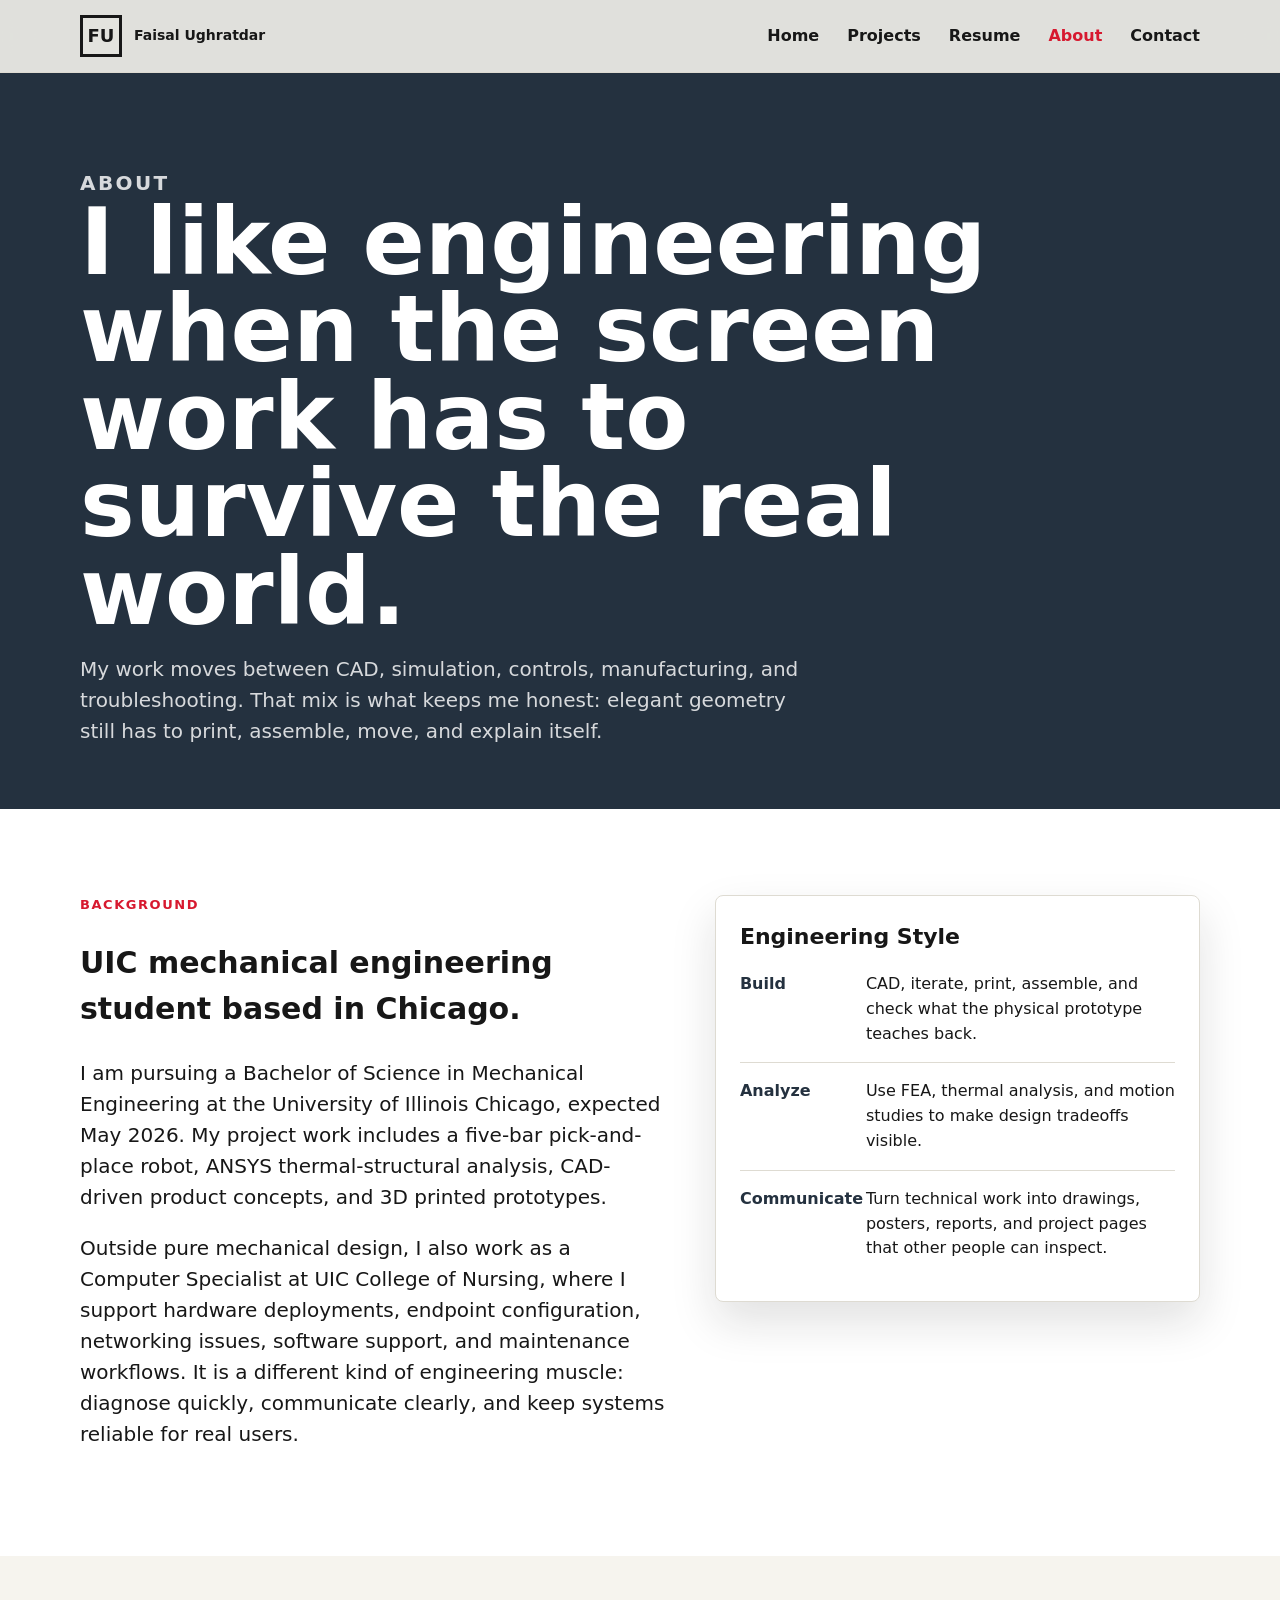
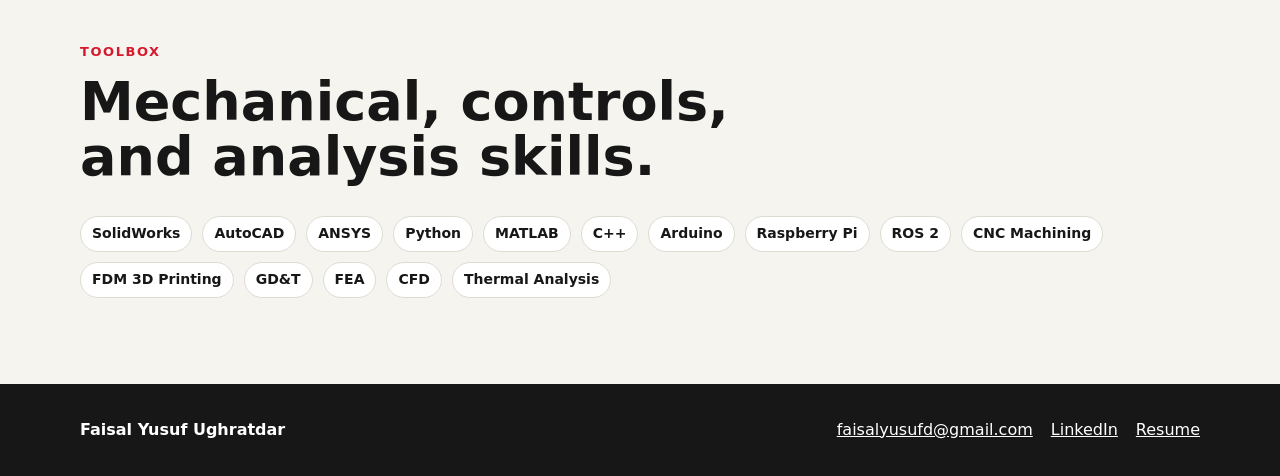
==== about.html @ 419439cc "Create engineering portfolio site" ====
<!doctype html>
<html lang="en">
  <head>
    <meta charset="utf-8">
    <meta name="viewport" content="width=device-width, initial-scale=1">
    <meta name="description" content="About Faisal Yusuf Ughratdar.">
    <title>About | Faisal Yusuf Ughratdar</title>
    <link rel="stylesheet" href="assets/css/styles.css">
  </head>
  <body>
    <header class="site-header site-header--light">
      <div class="shell nav-shell">
        <a class="brand" href="index.html" aria-label="Faisal Yusuf Ughratdar home">
          <span class="brand-mark">FU</span>
          <span>Faisal Ughratdar</span>
        </a>
        <button class="nav-toggle" type="button" aria-expanded="false" aria-label="Open navigation" data-nav-toggle>+</button>
        <nav class="nav-links" data-nav>
          <a href="index.html">Home</a>
          <a href="projects.html">Projects</a>
          <a href="resume.html">Resume</a>
          <a href="about.html" aria-current="page">About</a>
          <a href="contact.html">Contact</a>
        </nav>
      </div>
    </header>

    <main>
      <section class="page-hero">
        <div class="shell">
          <p class="eyebrow">About</p>
          <h1>I like engineering when the screen work has to survive the real world.</h1>
          <p>
            My work moves between CAD, simulation, controls, manufacturing, and troubleshooting. That mix is what keeps
            me honest: elegant geometry still has to print, assemble, move, and explain itself.
          </p>
        </div>
      </section>

      <section class="section section--white">
        <div class="shell intro-grid">
          <div class="intro-copy">
            <p class="eyebrow">Background</p>
            <h2>UIC mechanical engineering student based in Chicago.</h2>
            <p>
              I am pursuing a Bachelor of Science in Mechanical Engineering at the University of Illinois Chicago,
              expected May 2026. My project work includes a five-bar pick-and-place robot, ANSYS thermal-structural
              analysis, CAD-driven product concepts, and 3D printed prototypes.
            </p>
            <p>
              Outside pure mechanical design, I also work as a Computer Specialist at UIC College of Nursing, where I
              support hardware deployments, endpoint configuration, networking issues, software support, and maintenance
              workflows. It is a different kind of engineering muscle: diagnose quickly, communicate clearly, and keep
              systems reliable for real users.
            </p>
          </div>
          <aside class="signal-board">
            <h2>Engineering Style</h2>
            <div class="signal-row">
              <strong>Build</strong>
              <span>CAD, iterate, print, assemble, and check what the physical prototype teaches back.</span>
            </div>
            <div class="signal-row">
              <strong>Analyze</strong>
              <span>Use FEA, thermal analysis, and motion studies to make design tradeoffs visible.</span>
            </div>
            <div class="signal-row">
              <strong>Communicate</strong>
              <span>Turn technical work into drawings, posters, reports, and project pages that other people can inspect.</span>
            </div>
          </aside>
        </div>
      </section>

      <section class="section">
        <div class="shell">
          <div class="section-heading">
            <div>
              <p class="eyebrow">Toolbox</p>
              <h2>Mechanical, controls, and analysis skills.</h2>
            </div>
          </div>
          <div class="skills-cloud" data-skills></div>
        </div>
      </section>
    </main>

    <footer class="site-footer">
      <div class="shell footer-shell">
        <strong data-profile-name>Faisal Yusuf Ughratdar</strong>
        <div class="footer-links">
          <a href="mailto:faisalyusufd@gmail.com" data-profile-email>Email</a>
          <a href="https://linkedin.com/in/mechengineerfaisal" data-profile-linkedin target="_blank" rel="noreferrer">LinkedIn</a>
          <a href="assets/media/resume/faisal-ughratdar-resume.pdf" data-profile-resume>Resume</a>
        </div>
      </div>
    </footer>

    <script src="assets/js/data.js"></script>
    <script src="assets/js/site.js"></script>
  </body>
</html>
---- assets/css/styles.css ----
:root {
  --ink: #171717;
  --muted: #676767;
  --line: #dedbd2;
  --paper: #f6f4ee;
  --white: #ffffff;
  --steel: #24313f;
  --red: #d7192f;
  --blue: #005bbb;
  --gold: #d8a13b;
  --shadow: 0 20px 45px rgba(23, 23, 23, 0.13);
}

* {
  box-sizing: border-box;
}

html {
  scroll-behavior: smooth;
}

body {
  margin: 0;
  color: var(--ink);
  background: var(--paper);
  font-family: Inter, ui-sans-serif, system-ui, -apple-system, BlinkMacSystemFont, "Segoe UI", sans-serif;
  line-height: 1.55;
}

img,
iframe,
embed {
  display: block;
  max-width: 100%;
}

a {
  color: inherit;
}

.shell {
  width: min(1120px, calc(100% - 40px));
  margin: 0 auto;
}

.site-header {
  position: fixed;
  top: 0;
  z-index: 10;
  width: 100%;
  border-bottom: 1px solid rgba(255, 255, 255, 0.16);
  background: rgba(17, 17, 17, 0.7);
  backdrop-filter: blur(16px);
  color: var(--white);
}

.site-header--light {
  background: rgba(246, 244, 238, 0.9);
  color: var(--ink);
  border-color: var(--line);
}

.nav-shell {
  display: flex;
  align-items: center;
  justify-content: space-between;
  min-height: 72px;
}

.brand {
  display: inline-flex;
  align-items: center;
  gap: 12px;
  text-decoration: none;
  font-weight: 800;
}

.brand-mark {
  display: grid;
  width: 42px;
  height: 42px;
  place-items: center;
  border: 3px solid currentColor;
  background: rgba(255, 255, 255, 0.08);
  font-size: 18px;
  letter-spacing: 0;
}

.brand span:last-child {
  max-width: 180px;
  font-size: 14px;
  line-height: 1.1;
}

.nav-toggle {
  display: none;
  width: 42px;
  height: 42px;
  border: 1px solid currentColor;
  border-radius: 8px;
  background: transparent;
  color: inherit;
  font-size: 24px;
}

.nav-links {
  display: flex;
  align-items: center;
  gap: 28px;
}

.nav-links a {
  text-decoration: none;
  font-weight: 700;
}

.nav-links a:hover,
.nav-links a[aria-current="page"] {
  color: var(--red);
}

.hero {
  min-height: 92vh;
  display: grid;
  align-items: end;
  position: relative;
  overflow: hidden;
  color: var(--white);
  background: var(--ink);
}

.hero img {
  position: absolute;
  inset: 0;
  width: 100%;
  height: 100%;
  object-fit: cover;
}

.hero::after,
.project-hero__overlay {
  content: "";
  position: absolute;
  inset: 0;
  background:
    linear-gradient(90deg, rgba(0, 0, 0, 0.76), rgba(0, 0, 0, 0.28) 55%, rgba(0, 0, 0, 0.56)),
    linear-gradient(0deg, rgba(0, 0, 0, 0.62), rgba(0, 0, 0, 0.04) 45%);
}

.hero-content {
  position: relative;
  z-index: 1;
  padding: 150px 0 74px;
}

.eyebrow {
  margin: 0 0 12px;
  color: var(--red);
  font-size: 13px;
  font-weight: 900;
  letter-spacing: 0.12em;
  text-transform: uppercase;
}

.hero h1,
.page-hero h1,
.project-hero h1 {
  max-width: 920px;
  margin: 0;
  font-size: clamp(44px, 8vw, 92px);
  line-height: 0.95;
  letter-spacing: 0;
}

.hero p {
  max-width: 680px;
  margin: 24px 0 0;
  font-size: clamp(18px, 2vw, 24px);
}

.hero-actions,
.button-row {
  display: flex;
  flex-wrap: wrap;
  gap: 12px;
  margin-top: 28px;
}

.button {
  display: inline-flex;
  min-height: 44px;
  align-items: center;
  justify-content: center;
  border: 2px solid var(--ink);
  border-radius: 8px;
  padding: 10px 16px;
  background: var(--white);
  color: var(--ink);
  font-weight: 900;
  text-decoration: none;
}

.button--dark {
  border-color: var(--ink);
  background: var(--ink);
  color: var(--white);
}

.button--ghost {
  border-color: rgba(255, 255, 255, 0.72);
  background: transparent;
  color: var(--white);
}

.section {
  padding: 86px 0;
}

.section--white {
  background: var(--white);
}

.section-heading {
  display: flex;
  align-items: end;
  justify-content: space-between;
  gap: 24px;
  margin-bottom: 32px;
}

.section-heading h2,
.story-copy h2 {
  max-width: 780px;
  margin: 0;
  font-size: clamp(32px, 5vw, 54px);
  line-height: 1.02;
}

.intro-grid {
  display: grid;
  grid-template-columns: minmax(0, 1.1fr) minmax(280px, 0.9fr);
  gap: 42px;
  align-items: start;
}

.intro-copy {
  font-size: 20px;
}

.signal-board,
.project-panel {
  border: 1px solid var(--line);
  border-radius: 8px;
  padding: 24px;
  background: var(--white);
  box-shadow: var(--shadow);
}

.signal-board h2,
.project-panel h2 {
  margin: 0 0 18px;
  font-size: 22px;
}

.signal-row {
  display: grid;
  grid-template-columns: 110px 1fr;
  gap: 16px;
  padding: 16px 0;
  border-top: 1px solid var(--line);
}

.signal-row:first-of-type {
  border-top: 0;
  padding-top: 0;
}

.signal-row strong {
  color: var(--steel);
}

.timeline {
  position: relative;
  display: grid;
  gap: 26px;
}

.timeline::before {
  content: "";
  position: absolute;
  left: 18px;
  top: 12px;
  bottom: 12px;
  width: 3px;
  background: var(--line);
}

.timeline-item {
  position: relative;
  display: grid;
  grid-template-columns: 66px 1fr;
  gap: 20px;
}

.timeline-dot {
  display: grid;
  width: 38px;
  height: 38px;
  place-items: center;
  border: 3px solid var(--white);
  border-radius: 999px;
  background: var(--red);
  color: var(--white);
  box-shadow: 0 0 0 1px var(--line);
  font-weight: 900;
}

.timeline-card {
  border: 1px solid var(--line);
  border-radius: 8px;
  padding: 22px;
  background: var(--white);
}

.timeline-card p {
  margin: 6px 0 0;
  color: var(--muted);
}

.project-grid {
  display: grid;
  grid-template-columns: repeat(3, minmax(0, 1fr));
  gap: 18px;
}

.project-card {
  position: relative;
  min-height: 420px;
  overflow: hidden;
  border-radius: 8px;
  background: var(--ink);
  color: var(--white);
  box-shadow: var(--shadow);
  text-decoration: none;
}

.project-card img {
  width: 100%;
  height: 100%;
  min-height: 420px;
  object-fit: cover;
  transition: transform 260ms ease, opacity 260ms ease;
  opacity: 0.78;
}

.project-card:hover img {
  transform: scale(1.04);
  opacity: 0.58;
}

.project-card__category {
  position: absolute;
  left: 16px;
  top: 16px;
  border-radius: 999px;
  padding: 6px 10px;
  background: var(--white);
  color: var(--ink);
  font-size: 12px;
  font-weight: 900;
}

.project-card__body {
  position: absolute;
  inset: auto 0 0;
  padding: 24px;
  background: linear-gradient(0deg, rgba(0, 0, 0, 0.86), rgba(0, 0, 0, 0));
}

.project-card__body p {
  margin: 0 0 8px;
  color: #f1c85b;
  font-weight: 900;
}

.project-card__body h3 {
  margin: 0;
  font-size: 28px;
  line-height: 1;
}

.project-card__body span {
  display: block;
  margin-top: 10px;
}

.filter-bar {
  display: flex;
  flex-wrap: wrap;
  gap: 10px;
  margin-bottom: 28px;
}

.filter-pill {
  min-height: 38px;
  border: 1px solid var(--line);
  border-radius: 999px;
  padding: 8px 14px;
  background: var(--white);
  color: var(--ink);
  font-weight: 900;
  cursor: pointer;
}

.filter-pill.is-active {
  border-color: var(--red);
  background: var(--red);
  color: var(--white);
}

.page-hero {
  padding: 150px 0 62px;
  background: var(--steel);
  color: var(--white);
}

.page-hero p {
  max-width: 740px;
  margin: 18px 0 0;
  color: rgba(255, 255, 255, 0.82);
  font-size: 20px;
}

.resume-frame {
  width: 100%;
  height: min(78vh, 860px);
  border: 1px solid var(--line);
  border-radius: 8px;
  background: var(--white);
}

.contact-grid,
.project-story {
  display: grid;
  grid-template-columns: minmax(0, 1.25fr) minmax(300px, 0.75fr);
  gap: 32px;
  align-items: start;
}

.contact-card {
  border: 1px solid var(--line);
  border-radius: 8px;
  padding: 24px;
  background: var(--white);
}

.contact-card h2 {
  margin-top: 0;
}

.tag-list {
  display: flex;
  flex-wrap: wrap;
  gap: 10px;
}

.tag-list span,
[data-skills] span {
  display: inline-flex;
  align-items: center;
  min-height: 34px;
  border: 1px solid var(--line);
  border-radius: 999px;
  padding: 6px 11px;
  background: var(--white);
  font-size: 14px;
  font-weight: 800;
}

.skills-cloud {
  display: flex;
  flex-wrap: wrap;
  gap: 10px;
}

.project-hero {
  position: relative;
  min-height: 64vh;
  display: grid;
  align-items: end;
  overflow: hidden;
  color: var(--white);
  background: var(--ink);
}

.project-hero img {
  position: absolute;
  inset: 0;
  width: 100%;
  height: 100%;
  object-fit: cover;
}

.project-hero__content {
  position: relative;
  z-index: 1;
  padding: 140px 0 58px;
}

.project-hero__content p {
  margin: 0 0 12px;
  color: #f1c85b;
  font-weight: 900;
}

.project-hero__content span {
  display: block;
  margin-top: 14px;
  font-size: 22px;
}

.back-link {
  display: inline-flex;
  margin-bottom: 22px;
  color: var(--white);
  font-weight: 900;
  text-decoration: none;
}

.story-columns {
  display: grid;
  grid-template-columns: repeat(3, minmax(0, 1fr));
  gap: 18px;
  margin-top: 34px;
}

.story-columns article {
  border-top: 4px solid var(--red);
  padding-top: 14px;
}

.story-columns h3 {
  margin: 0 0 8px;
}

.story-columns p {
  margin: 0;
  color: var(--muted);
}

.stat-stack {
  display: grid;
  gap: 12px;
  margin: 22px 0;
}

.stat-stack div {
  border-top: 1px solid var(--line);
  padding-top: 12px;
}

.stat-stack strong {
  display: block;
  color: var(--red);
  font-size: 28px;
  line-height: 1;
}

.stat-stack span {
  color: var(--muted);
}

.media-grid {
  display: grid;
  grid-template-columns: repeat(3, minmax(0, 1fr));
  gap: 14px;
}

.media-tile {
  width: 100%;
  aspect-ratio: 4 / 3;
  overflow: hidden;
  border: 0;
  border-radius: 8px;
  padding: 0;
  background: var(--ink);
  cursor: zoom-in;
}

.media-tile img {
  width: 100%;
  height: 100%;
  object-fit: cover;
  transition: transform 220ms ease;
}

.media-tile:hover img {
  transform: scale(1.04);
}

.video-frame {
  aspect-ratio: 16 / 9;
  overflow: hidden;
  border-radius: 8px;
  background: var(--ink);
}

.video-frame iframe {
  width: 100%;
  height: 100%;
  border: 0;
}

.lightbox {
  width: min(1100px, 92vw);
  border: 0;
  border-radius: 8px;
  padding: 0;
  background: transparent;
}

.lightbox::backdrop {
  background: rgba(0, 0, 0, 0.82);
}

.lightbox button {
  position: fixed;
  top: 18px;
  right: 18px;
  width: 44px;
  height: 44px;
  border: 0;
  border-radius: 8px;
  background: var(--white);
  color: var(--ink);
  font-weight: 900;
}

.lightbox img {
  max-height: 86vh;
  width: 100%;
  object-fit: contain;
}

.site-footer {
  padding: 34px 0;
  background: var(--ink);
  color: var(--white);
}

.footer-shell {
  display: flex;
  justify-content: space-between;
  gap: 24px;
  align-items: center;
}

.footer-links {
  display: flex;
  gap: 18px;
}

@media (max-width: 900px) {
  .nav-toggle {
    display: inline-grid;
    place-items: center;
  }

  .nav-links {
    position: absolute;
    top: 72px;
    left: 0;
    right: 0;
    display: none;
    flex-direction: column;
    align-items: stretch;
    gap: 0;
    padding: 10px 20px 20px;
    background: inherit;
  }

  .nav-links.is-open {
    display: flex;
  }

  .nav-links a {
    padding: 12px 0;
  }

  .intro-grid,
  .contact-grid,
  .project-story,
  .story-columns {
    grid-template-columns: 1fr;
  }

  .project-grid,
  .media-grid {
    grid-template-columns: repeat(2, minmax(0, 1fr));
  }
}

@media (max-width: 620px) {
  .shell {
    width: min(100% - 28px, 1120px);
  }

  .hero {
    min-height: 780px;
  }

  .hero-content {
    padding-top: 118px;
  }

  .section {
    padding: 58px 0;
  }

  .section-heading,
  .footer-shell {
    display: block;
  }

  .project-grid,
  .media-grid {
    grid-template-columns: 1fr;
  }

  .project-card,
  .project-card img {
    min-height: 360px;
  }

  .signal-row {
    grid-template-columns: 1fr;
  }
}
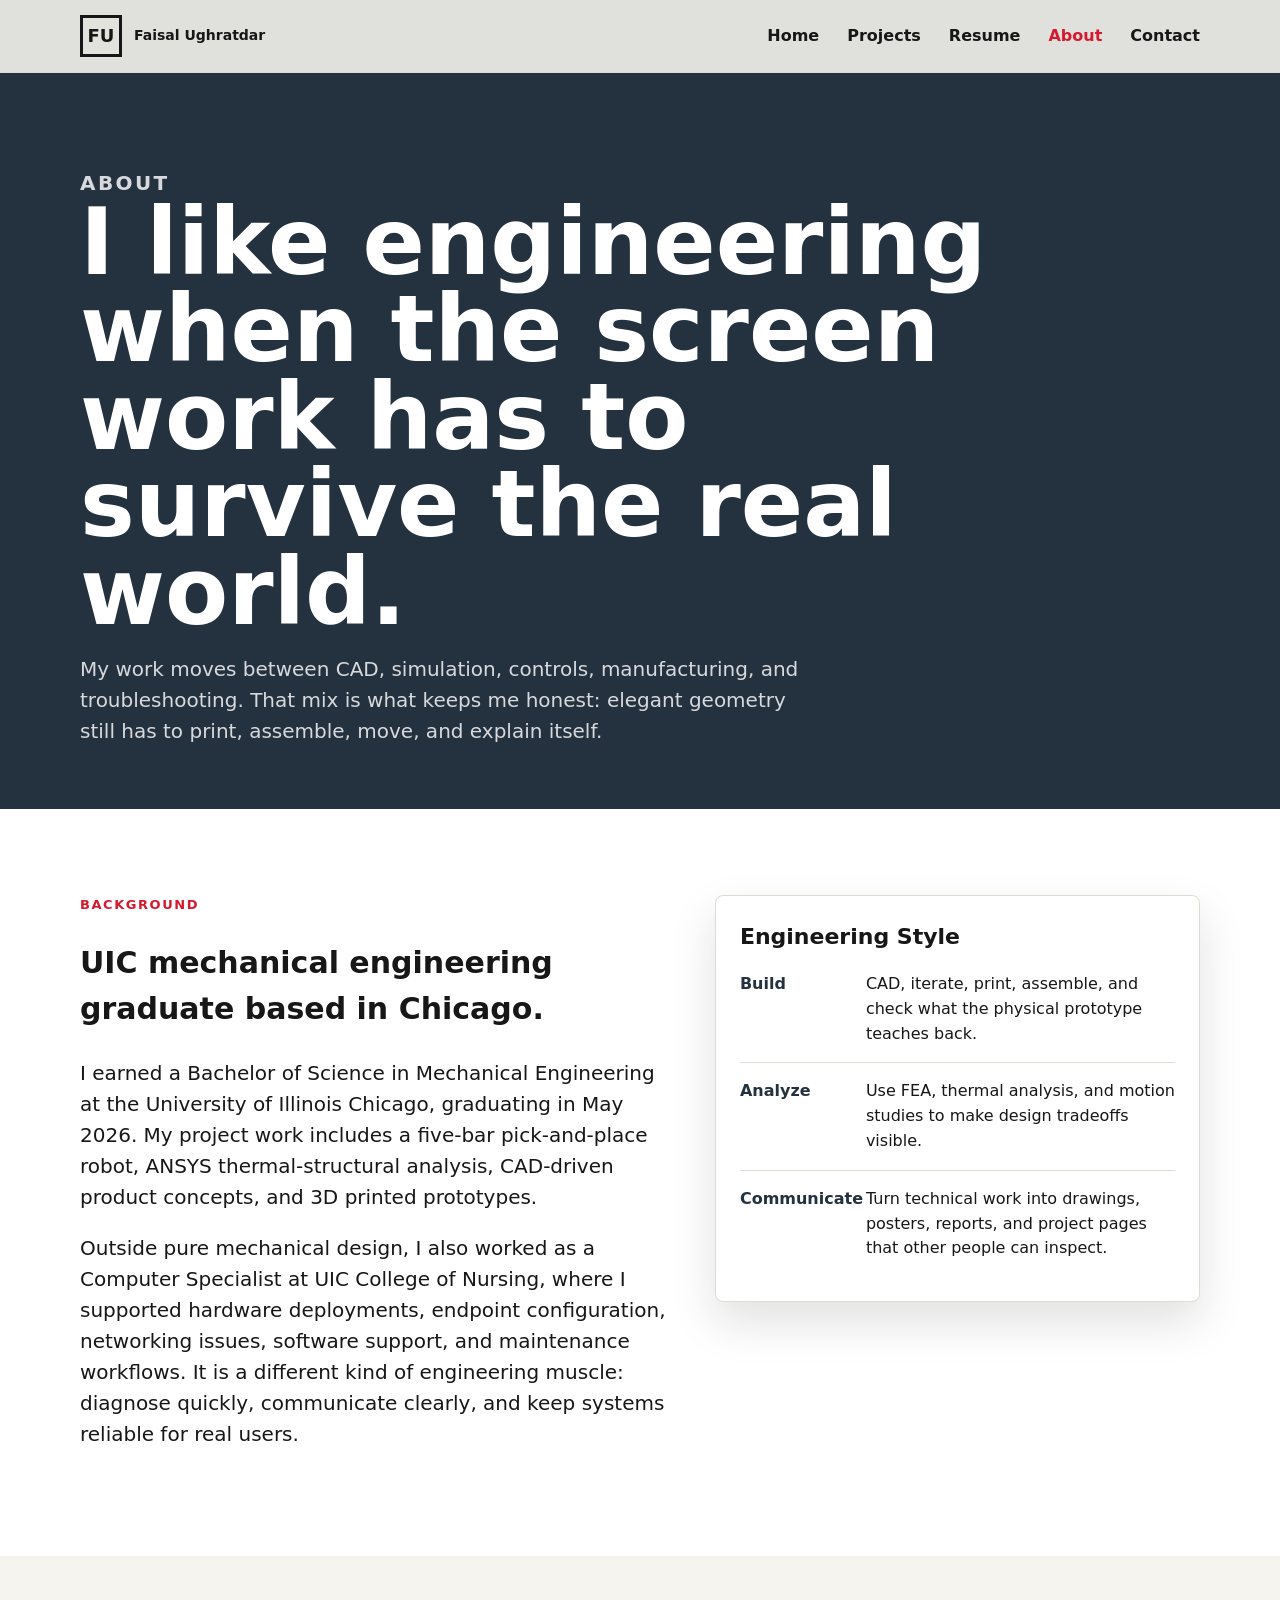
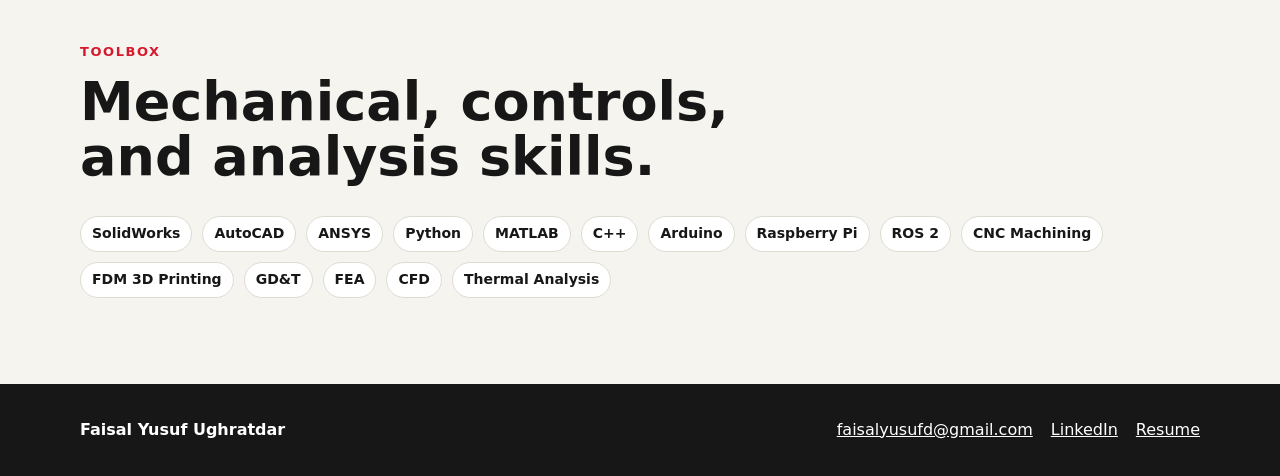
==== commit 6c69efcc: "Update portfolio after graduation" ====
--- a/about.html
+++ b/about.html
@@ -41,15 +41,15 @@
         <div class="shell intro-grid">
           <div class="intro-copy">
             <p class="eyebrow">Background</p>
-            <h2>UIC mechanical engineering student based in Chicago.</h2>
+            <h2>UIC mechanical engineering graduate based in Chicago.</h2>
             <p>
-              I am pursuing a Bachelor of Science in Mechanical Engineering at the University of Illinois Chicago,
-              expected May 2026. My project work includes a five-bar pick-and-place robot, ANSYS thermal-structural
+              I earned a Bachelor of Science in Mechanical Engineering at the University of Illinois Chicago,
+              graduating in May 2026. My project work includes a five-bar pick-and-place robot, ANSYS thermal-structural
               analysis, CAD-driven product concepts, and 3D printed prototypes.
             </p>
             <p>
-              Outside pure mechanical design, I also work as a Computer Specialist at UIC College of Nursing, where I
-              support hardware deployments, endpoint configuration, networking issues, software support, and maintenance
+              Outside pure mechanical design, I also worked as a Computer Specialist at UIC College of Nursing, where I
+              supported hardware deployments, endpoint configuration, networking issues, software support, and maintenance
               workflows. It is a different kind of engineering muscle: diagnose quickly, communicate clearly, and keep
               systems reliable for real users.
             </p>
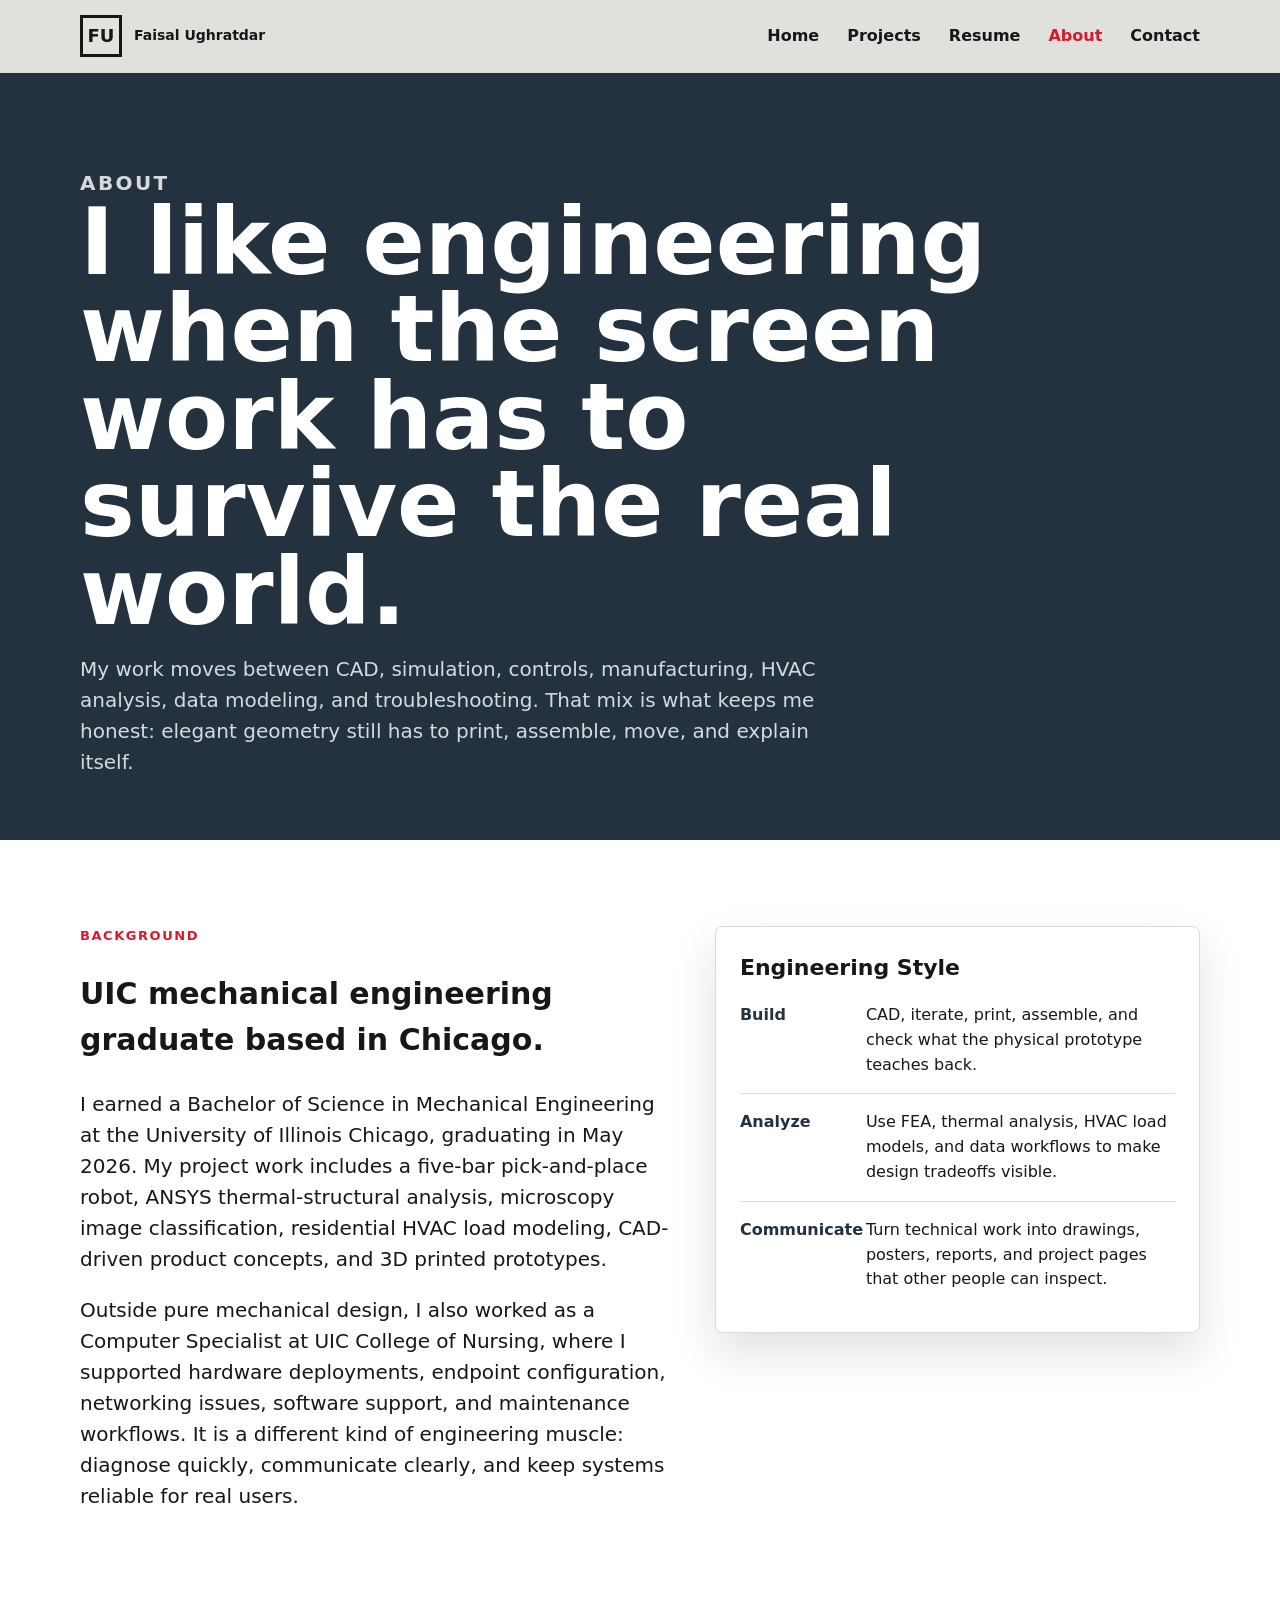
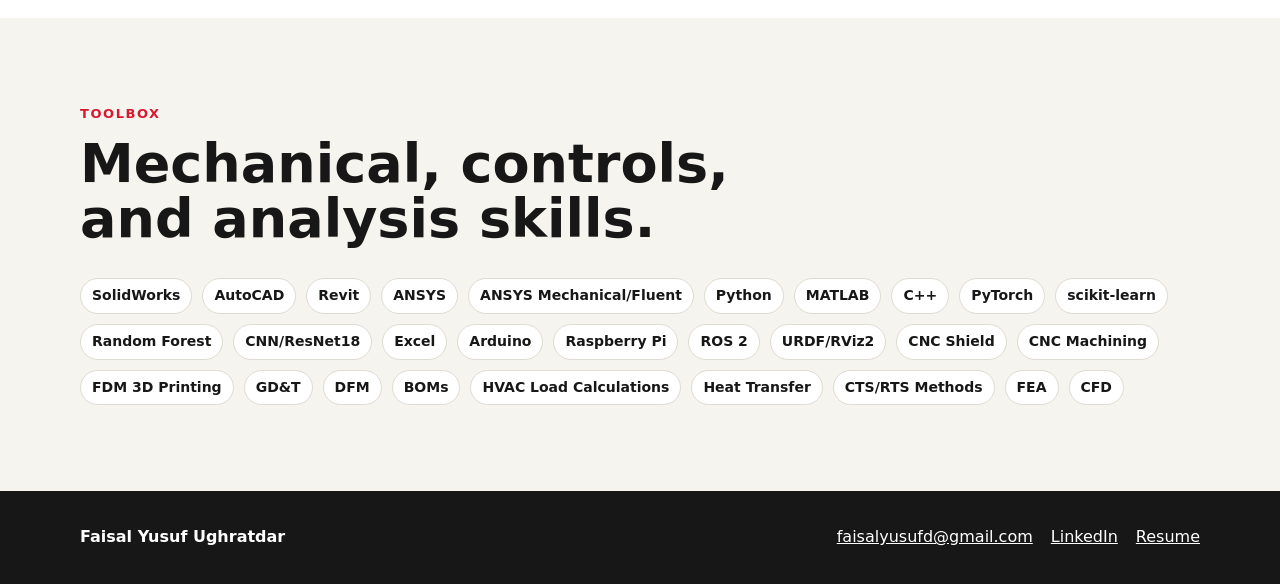
==== commit 0fff22f2: "Update resume-driven portfolio projects" ====
--- a/about.html
+++ b/about.html
@@ -31,7 +31,7 @@
           <p class="eyebrow">About</p>
           <h1>I like engineering when the screen work has to survive the real world.</h1>
           <p>
-            My work moves between CAD, simulation, controls, manufacturing, and troubleshooting. That mix is what keeps
+            My work moves between CAD, simulation, controls, manufacturing, HVAC analysis, data modeling, and troubleshooting. That mix is what keeps
             me honest: elegant geometry still has to print, assemble, move, and explain itself.
           </p>
         </div>
@@ -45,7 +45,8 @@
             <p>
               I earned a Bachelor of Science in Mechanical Engineering at the University of Illinois Chicago,
               graduating in May 2026. My project work includes a five-bar pick-and-place robot, ANSYS thermal-structural
-              analysis, CAD-driven product concepts, and 3D printed prototypes.
+              analysis, microscopy image classification, residential HVAC load modeling, CAD-driven product concepts,
+              and 3D printed prototypes.
             </p>
             <p>
               Outside pure mechanical design, I also worked as a Computer Specialist at UIC College of Nursing, where I
@@ -62,7 +63,7 @@
             </div>
             <div class="signal-row">
               <strong>Analyze</strong>
-              <span>Use FEA, thermal analysis, and motion studies to make design tradeoffs visible.</span>
+              <span>Use FEA, thermal analysis, HVAC load models, and data workflows to make design tradeoffs visible.</span>
             </div>
             <div class="signal-row">
               <strong>Communicate</strong>
--- a/assets/css/styles.css
+++ b/assets/css/styles.css
@@ -358,6 +358,18 @@
   opacity: 0.58;
 }
 
+.project-card--plain {
+  background:
+    linear-gradient(145deg, rgba(36, 49, 63, 0.96), rgba(23, 23, 23, 0.98)),
+    var(--steel);
+}
+
+.project-card--plain .project-card__body {
+  top: auto;
+  padding-top: 92px;
+  background: linear-gradient(0deg, rgba(0, 0, 0, 0.44), rgba(0, 0, 0, 0));
+}
+
 .project-card__category {
   position: absolute;
   left: 16px;
@@ -491,6 +503,12 @@
   overflow: hidden;
   color: var(--white);
   background: var(--ink);
+}
+
+.project-hero--no-media {
+  background:
+    linear-gradient(120deg, rgba(36, 49, 63, 0.96), rgba(23, 23, 23, 0.98)),
+    var(--steel);
 }
 
 .project-hero img {
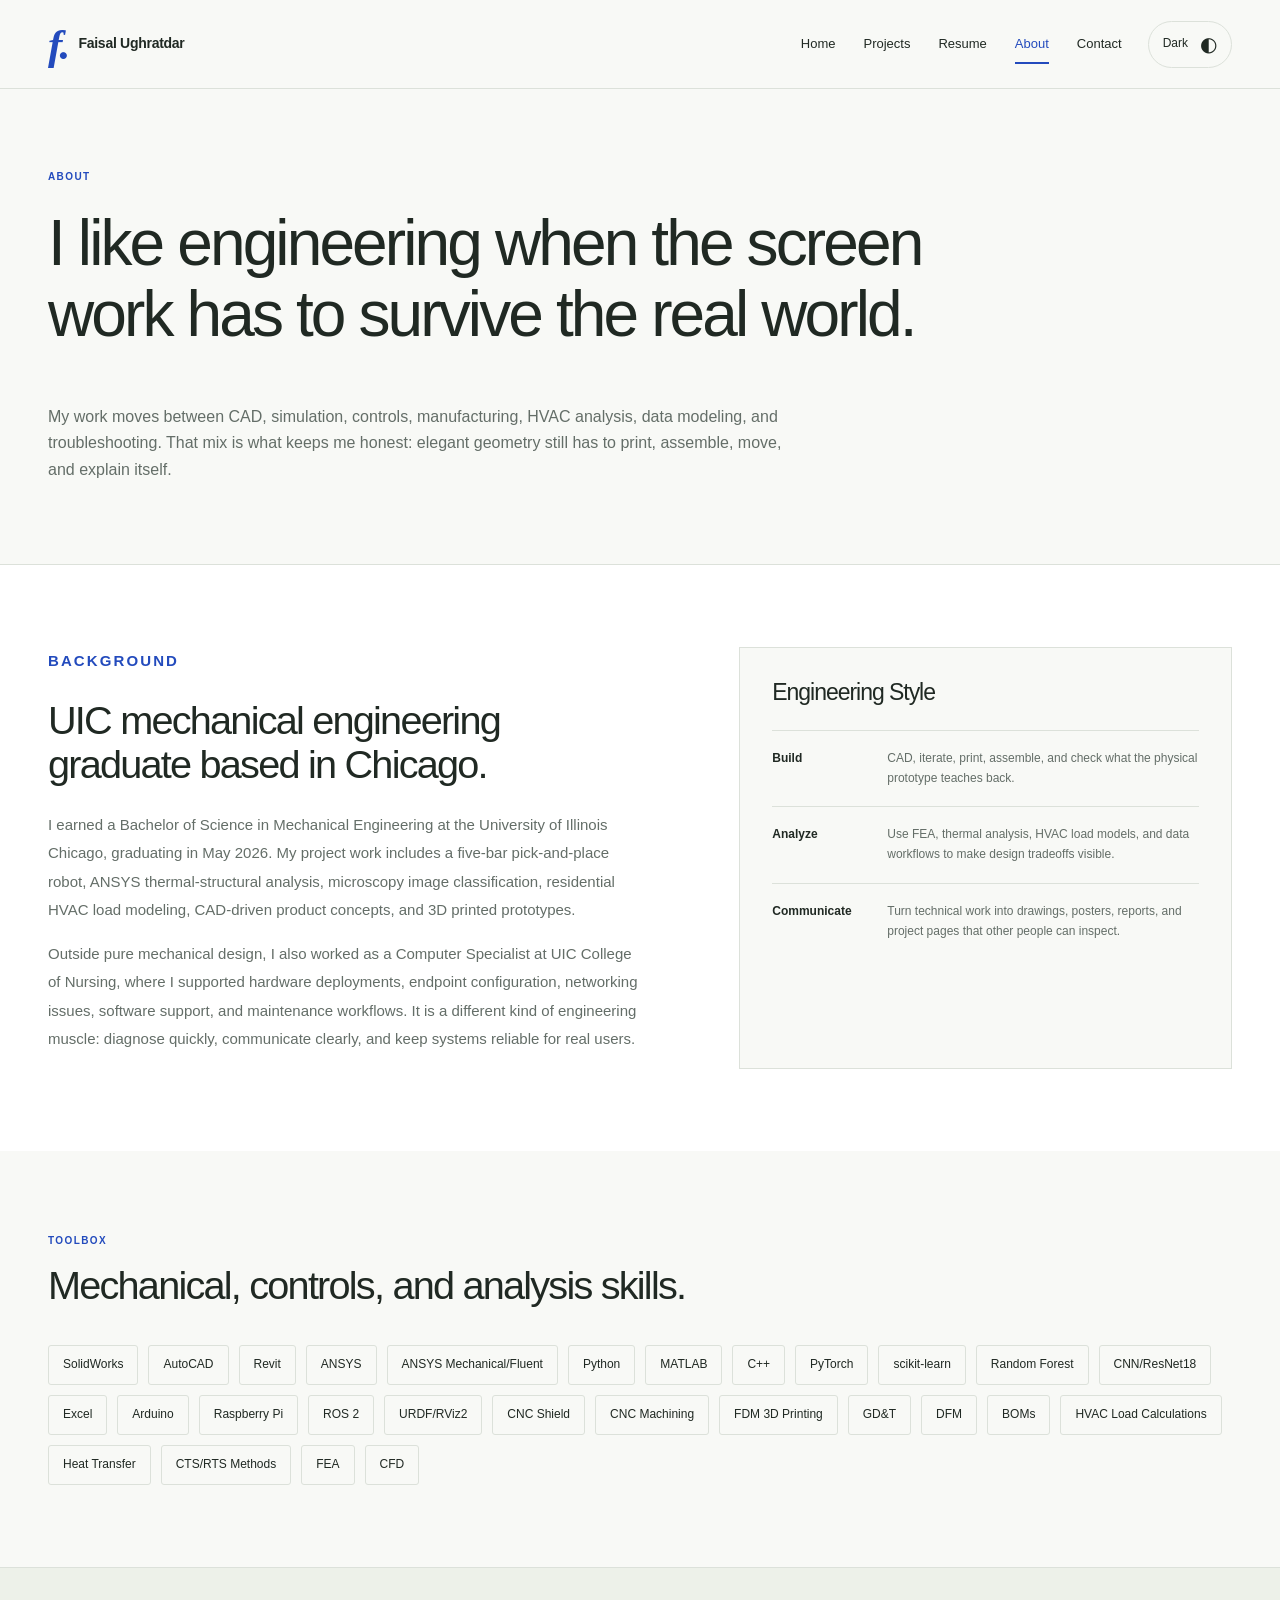
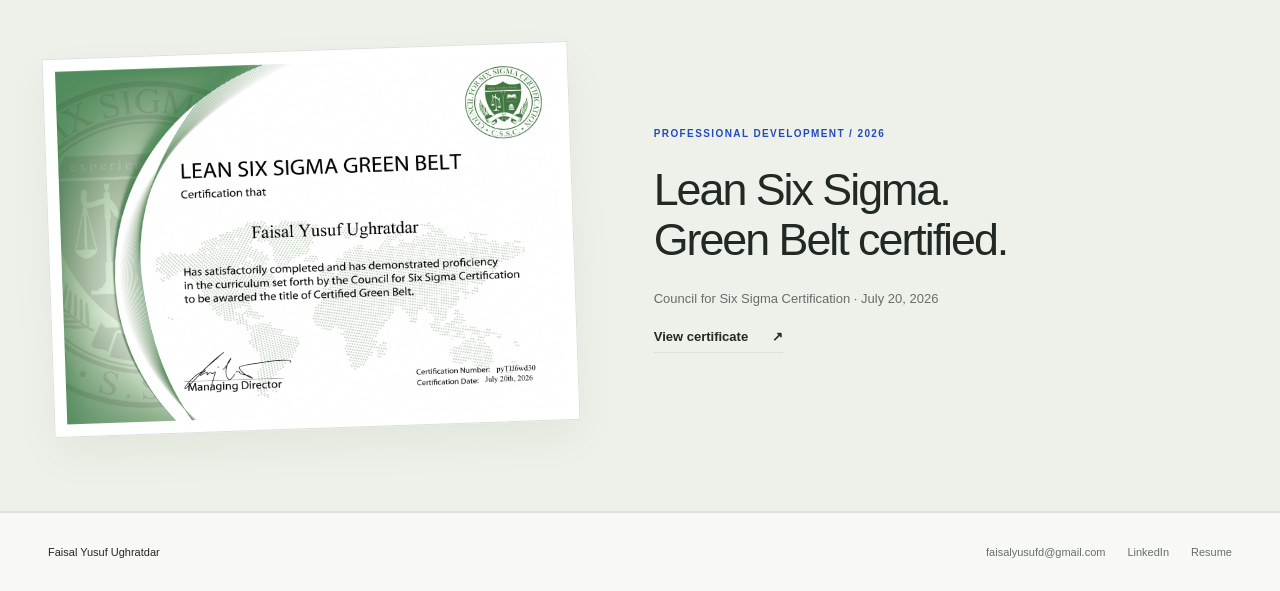
==== commit c0a03a44: "Redesign portfolio for mechanical design and robotics" ====
--- a/about.html
+++ b/about.html
@@ -5,17 +5,22 @@
     <meta name="viewport" content="width=device-width, initial-scale=1">
     <meta name="description" content="About Faisal Yusuf Ughratdar.">
     <title>About | Faisal Yusuf Ughratdar</title>
+    <script src="assets/js/theme.js"></script>
+    <meta name="color-scheme" content="light dark">
+    <link rel="icon" href="assets/favicon.svg" type="image/svg+xml">
     <link rel="stylesheet" href="assets/css/styles.css">
   </head>
   <body>
+    <a class="skip-link" href="#main">Skip to content</a>
     <header class="site-header site-header--light">
       <div class="shell nav-shell">
         <a class="brand" href="index.html" aria-label="Faisal Yusuf Ughratdar home">
-          <span class="brand-mark">FU</span>
+          <span class="brand-mark">f<span class="brand-dot">.</span></span>
           <span>Faisal Ughratdar</span>
         </a>
-        <button class="nav-toggle" type="button" aria-expanded="false" aria-label="Open navigation" data-nav-toggle>+</button>
-        <nav class="nav-links" data-nav>
+        <button class="theme-toggle" type="button" data-theme-toggle aria-label="Switch to dark mode" aria-pressed="false">Dark <span aria-hidden="true">◐</span></button>
+        <button class="nav-toggle" type="button" aria-expanded="false" aria-label="Open navigation" data-nav-toggle>Menu</button>
+        <nav class="nav-links" aria-label="Main navigation" data-nav>
           <a href="index.html">Home</a>
           <a href="projects.html">Projects</a>
           <a href="resume.html">Resume</a>
@@ -25,7 +30,7 @@
       </div>
     </header>
 
-    <main>
+    <main id="main">
       <section class="page-hero">
         <div class="shell">
           <p class="eyebrow">About</p>
@@ -84,6 +89,7 @@
           <div class="skills-cloud" data-skills></div>
         </div>
       </section>
+<section class="section certification-section"><div class="shell certification"><a class="certificate-image" href="assets/media/certifications/lean-six-sigma-green-belt.pdf" target="_blank" rel="noreferrer" aria-label="Open Lean Six Sigma Green Belt certificate PDF"><img src="assets/media/certifications/lean-six-sigma-green-belt.png" alt="Lean Six Sigma Green Belt certificate awarded to Faisal Yusuf Ughratdar" width="1400" height="990" loading="lazy"></a><div><p class="eyebrow">Professional development / 2026</p><h2>Lean Six Sigma.<br>Green Belt certified.</h2><p>Council for Six Sigma Certification · July 20, 2026</p><a class="text-link" href="assets/media/certifications/lean-six-sigma-green-belt.pdf" target="_blank" rel="noreferrer">View certificate <span aria-hidden="true">↗</span></a></div></div></section>
     </main>
 
     <footer class="site-footer">
--- a/assets/css/styles.css
+++ b/assets/css/styles.css
@@ -1,756 +1,781 @@
 :root {
-  --ink: #171717;
-  --muted: #676767;
-  --line: #dedbd2;
-  --paper: #f6f4ee;
-  --white: #ffffff;
-  --steel: #24313f;
-  --red: #d7192f;
-  --blue: #005bbb;
-  --gold: #d8a13b;
-  --shadow: 0 20px 45px rgba(23, 23, 23, 0.13);
+  --paper:#f8f9f6;
+  --white:#fff;
+  --ink:#202923;
+  --muted:#646e68;
+  --line:#dce1da;
+  --blue:#234bbd;
+  --tint:#edf1e9;
+  --green:#39714d;
+  --shadow:0 18px 45px #18271a0c;
+  color-scheme:light}
+
+:root[data-theme=dark] {
+  --paper:#141a18;
+  --white:#1b2320;
+  --ink:#e8ede7;
+  --muted:#a3afa7;
+  --line:#35433b;
+  --blue:#a7bcff;
+  --tint:#232f28;
+  --green:#a5d4b1;
+  --shadow:0 18px 45px #0002;
+  color-scheme:dark}
+
+* {
+  box-sizing:border-box}
+html {
+  scroll-behavior:smooth;
+  scroll-padding-top:100px}
+body {
+  margin:0;
+  background:var(--paper);
+  color:var(--ink);
+  font-family:Arial,Helvetica,sans-serif;
+  font-size:16px;
+  line-height:1.65}
+a {
+  color:inherit}
+button {
+  font:inherit;
+  cursor:pointer}
+img,iframe,embed {
+  display:block;
+  max-width:100%}
+img {
+  height:auto}
+button,a {
+  -webkit-tap-highlight-color:transparent}
+a:focus-visible,button:focus-visible {
+  outline:3px solid var(--blue);
+  outline-offset:5px}
+::selection {
+  background:#cbd9ff;
+  color:#172c64}
+h1,h2,h3,p {
+  margin-top:0}
+h1,h2,h3 {
+  font-weight:500;
+  line-height:1.12;
+  letter-spacing:-.045em}
+h2 {
+  font-size:clamp(30px,3.1vw,44px);
+  margin-bottom:24px}
+h3 {
+  font-size:24px}
+p {
+  color:var(--muted)}
+.shell {
+  width:min(1240px,calc(100% - 96px));
+  margin-inline:auto}
+.skip-link {
+  position:fixed;
+  left:20px;
+  top:-100px;
+  z-index:100;
+  background:var(--white);
+  padding:12px}
+.skip-link:focus {
+  top:10px}
+.site-header {
+  position:sticky;
+  top:0;
+  z-index:20;
+  background:var(--paper);
+  border-bottom:1px solid var(--line)}
+.nav-shell {
+  min-height:88px;
+  display:flex;
+  align-items:center;
+  gap:26px}
+.brand {
+  display:flex;
+  gap:14px;
+  align-items:center;
+  text-decoration:none;
+  margin-right:auto;
+  font-size:14px;
+  font-weight:600;
+  letter-spacing:-.02em}
+.brand-mark {
+  font-family:Georgia,serif;
+  font-style:italic;
+  font-size:43px;
+  line-height:1;
+  letter-spacing:-.1em;
+  color:var(--blue)}
+.brand-dot {
+  font-style:normal}
+.nav-links {
+  display:flex;
+  gap:28px;
+  align-items:center;
+  order:1}
+.nav-links a {
+  text-decoration:none;
+  font-size:13px;
+  position:relative;
+  padding:12px 0}
+.nav-links a:hover,.nav-links a[aria-current] {
+  color:var(--blue)}
+.nav-links a[aria-current]:after {
+  content:'';
+  position:absolute;
+  bottom:3px;
+  left:0;
+  width:100%;
+  height:2px;
+  background:var(--blue)}
+.theme-toggle {
+  order:2;
+  border:1px solid var(--line);
+  border-radius:30px;
+  background:transparent;
+  color:var(--ink);
+  padding:6px 14px;
+  font-size:12px;
+  display:flex;
+  gap:12px;
+  align-items:center}
+.theme-toggle span {
+  font-size:20px}
+.nav-toggle {
+  display:none;
+  order:3}
+.hero {
+  display:grid;
+  grid-template-columns:1fr 1fr;
+  gap:64px;
+  padding-block:74px 76px;
+  align-items:center}
+.eyebrow {
+  text-transform:uppercase;
+  letter-spacing:.14em;
+  font-size:10px;
+  font-weight:700;
+  color:var(--blue);
+  margin-bottom:22px;
+  display:block}
+.status-dot {
+  width:7px;
+  height:7px;
+  border-radius:50%;
+  display:inline-block;
+  background:var(--green);
+  margin-right:8px}
+.hero-name {
+  font-size:16px;
+  color:var(--ink);
+  margin:30px 0 18px}
+.hero h1 {
+  font-size:clamp(52px,5.5vw,78px);
+  line-height:1.02;
+  letter-spacing:-.065em;
+  margin-bottom:26px}
+.hero h1 em {
+  font-family:Georgia,'Times New Roman',serif;
+  color:var(--blue);
+  font-weight:400;
+  letter-spacing:-.055em}
+.hero-description {
+  max-width:400px;
+  font-size:15px;
+  line-height:1.8}
+.hero-actions,.button-row {
+  display:flex;
+  gap:25px;
+  align-items:center;
+  flex-wrap:wrap;
+  margin-top:30px}
+.button {
+  display:inline-flex;
+  justify-content:center;
+  align-items:center;
+  gap:26px;
+  text-decoration:none;
+  border:1px solid var(--blue);
+  background:var(--blue);
+  color:var(--paper);
+  padding:13px 21px;
+  font-size:13px;
+  font-weight:600;
+  border-radius:3px;
+  transition:transform .2s}
+.button:hover {
+  transform:translateY(-2px)}
+.button--ghost {
+  color:var(--ink);
+  background:transparent;
+  border-color:var(--line)}
+.text-link {
+  text-decoration:none;
+  font-size:13px;
+  font-weight:600;
+  border-bottom:1px solid var(--line);
+  padding-bottom:5px;
+  display:inline-flex;
+  gap:24px;
+  align-items:center}
+.text-link:hover {
+  color:var(--blue)}
+.hero-location {
+  border-top:1px solid var(--line);
+  margin-top:36px;
+  padding-top:18px;
+  color:var(--muted);
+  font-size:10px;
+  letter-spacing:.025em}
+.hero-location span {
+  margin:0 12px;
+  color:var(--blue)}
+.hero-drawing {
+  align-self:stretch;
+  display:flex;
+  flex-direction:column;
+  text-decoration:none;
+  background-color:var(--tint);
+  background-image:linear-gradient(var(--line) 1px,transparent 1px),linear-gradient(90deg,var(--line) 1px,transparent 1px);
+  background-size:32px 32px;
+  border:1px solid var(--line);
+  position:relative;
+  min-width:0}
+.drawing-header {
+  display:flex;
+  justify-content:space-between;
+  gap:12px;
+  padding:20px 22px;
+  font:9px ui-monospace,Consolas,monospace;
+  letter-spacing:.08em;
+  color:var(--muted)}
+.drawing-art {
+  flex:1;
+  display:grid;
+  place-items:center;
+  padding:18px 25px}
+.drawing-art img {
+  width:100%;
+  max-height:420px;
+  object-fit:contain;
+  mix-blend-mode:multiply}
+:root[data-theme=dark] .drawing-art img {
+  mix-blend-mode:normal;
+  border-radius:4px}
+.drawing-caption {
+  display:flex;
+  align-items:center;
+  justify-content:space-between;
+  gap:16px;
+  background:var(--white);
+  padding:24px;
+  border-top:1px solid var(--line)}
+.drawing-caption .eyebrow {
+  font-size:9px;
+  margin-bottom:7px}
+.drawing-caption strong {
+  display:block;
+  font-weight:500;
+  font-size:21px;
+  letter-spacing:-.03em}
+.drawing-caption div>span:last-child {
+  font-size:10px;
+  color:var(--muted)}
+.circle-arrow {
+  display:grid;
+  place-items:center;
+  width:40px;
+  height:40px;
+  border:1px solid var(--line);
+  border-radius:50%;
+  font-size:20px;
+  flex-shrink:0;
+  color:var(--blue)}
+.discipline-strip {
+  border-block:1px solid var(--line)}
+.discipline-strip .shell {
+  display:flex;
+  justify-content:space-between;
+  padding-block:18px;
+  gap:20px;
+  font:10px ui-monospace,Consolas,monospace;
+  text-transform:uppercase;
+  letter-spacing:.08em;
+  color:var(--muted)}
+.section {
+  padding-block:82px}
+.section--white {
+  background:var(--white)}
+.section-heading {
+  display:flex;
+  justify-content:space-between;
+  align-items:end;
+  gap:30px;
+  margin-bottom:38px}
+.section-heading h2 {
+  margin:0;
+  max-width:720px}
+.section-heading .eyebrow {
+  margin-bottom:14px}
+.section-heading>.eyebrow {
+  margin:0}
+.project-grid {
+  display:grid;
+  grid-template-columns:repeat(3,minmax(0,1fr));
+  gap:32px}
+.project-card {
+  text-decoration:none;
+  display:flex;
+  flex-direction:column;
+  min-width:0}
+.project-card__image {
+  background:#eef0eb;
+  position:relative;
+  overflow:hidden;
+  border:1px solid var(--line);
+  aspect-ratio:1.28}
+.project-card img {
+  width:100%;
+  height:100%;
+  object-fit:contain;
+  transition:transform .35s}
+.project-card:hover img {
+  transform:scale(1.035)}
+.card-arrow {
+  position:absolute;
+  right:12px;
+  bottom:12px;
+  width:33px;
+  height:33px;
+  display:grid;
+  place-items:center;
+  background:var(--white);
+  color:var(--blue);
+  border-radius:50%}
+.project-card__category {
+  font-size:9px;
+  color:var(--blue);
+  text-transform:uppercase;
+  letter-spacing:.13em;
+  margin-top:22px}
+.project-card__body {
+  padding-top:10px}
+.project-card__body p {
+  font-size:10px;
+  margin-bottom:10px}
+.project-card h3 {
+  font-size:24px;
+  margin-bottom:10px}
+.project-card__body>span {
+  font-size:13px;
+  color:var(--muted);
+  display:block;
+  max-width:300px}
+.intro-grid,.contact-grid {
+  display:grid;
+  grid-template-columns:1.2fr 1fr;
+  gap:100px}
+.intro-copy p {
+  font-size:15px;
+  line-height:1.9}
+.signal-board,.contact-card,.project-panel {
+  border:1px solid var(--line);
+  background:var(--paper);
+  padding:32px}
+.signal-board h2,.contact-card h2,.project-panel h2 {
+  font-size:23px}
+.signal-row {
+  display:grid;
+  grid-template-columns:95px 1fr;
+  gap:20px;
+  padding:18px 0;
+  border-top:1px solid var(--line);
+  font-size:12px}
+.signal-row strong {
+  font-weight:600}
+.signal-row span {
+  color:var(--muted)}
+.timeline {
+  border-top:1px solid var(--line)}
+.timeline-item {
+  display:grid;
+  grid-template-columns:65px 1fr;
+  border-bottom:1px solid var(--line);
+  padding:28px 0;
+  gap:25px}
+.timeline-dot {
+  color:var(--blue);
+  font:12px ui-monospace,Consolas,monospace;
+  padding-top:4px}
+.timeline-dot:before {
+  content:'0'}
+.timeline-card h3 {
+  font-size:22px;
+  margin-bottom:10px}
+.timeline-card p {
+  font-size:13px;
+  max-width:830px;
+  margin-bottom:8px}
+.timeline-card p:first-of-type {
+  font-size:11px}
+.skills-cloud,.tag-list {
+  display:flex;
+  flex-wrap:wrap;
+  gap:10px}
+.skills-cloud span,.tag-list span {
+  padding:9px 14px;
+  border:1px solid var(--line);
+  font-size:12px;
+  border-radius:3px}
+.certification-section {
+  border-block:1px solid var(--line);
+  background:var(--tint)}
+.certification {
+  display:grid;
+  grid-template-columns:1fr 1.1fr;
+  gap:80px;
+  align-items:center}
+.certificate-image {
+  display:block;
+  padding:12px;
+  background:#fff;
+  box-shadow:var(--shadow);
+  border:1px solid var(--line);
+  transform:rotate(-2deg);
+  transition:transform .2s}
+.certificate-image:hover {
+  transform:rotate(0)}
+.certification h2 {
+  font-size:clamp(28px,3.5vw,46px)}
+.certification p:not(.eyebrow) {
+  font-size:13px}
+.closing {
+  position:relative}
+.closing h2 {
+  font-size:clamp(35px,4.8vw,64px)}
+.site-footer {
+  border-top:1px solid var(--line);
+  padding-block:30px}
+.footer-shell {
+  display:flex;
+  justify-content:space-between;
+  gap:24px;
+  align-items:center;
+  font-size:11px}
+.footer-shell strong {
+  font-weight:500}
+.footer-links {
+  display:flex;
+  flex-wrap:wrap;
+  gap:22px}
+.footer-links a {
+  text-decoration:none;
+  color:var(--muted)}
+.page-hero {
+  padding:80px 0 65px;
+  border-bottom:1px solid var(--line)}
+.page-hero h1 {
+  font-size:clamp(38px,5vw,66px);
+  max-width:960px}
+.page-hero p:not(.eyebrow) {
+  max-width:760px;
+  font-size:16px}
+.filter-bar {
+  display:flex;
+  flex-wrap:wrap;
+  gap:10px;
+  margin-bottom:40px}
+.filter-pill {
+  border:1px solid var(--line);
+  color:var(--muted);
+  background:transparent;
+  padding:8px 18px;
+  border-radius:30px;
+  font-size:12px}
+.filter-pill.is-active {
+  background:var(--ink);
+  color:var(--paper);
+  border-color:var(--ink)}
+.project-hero {
+  padding:55px max(48px,calc((100vw - 1240px)/2));
+  display:grid;
+  grid-template-columns:1fr 1fr;
+  gap:60px;
+  align-items:center;
+  border-bottom:1px solid var(--line)}
+.project-hero>img {
+  grid-column:2;
+  grid-row:1;
+  width:100%;
+  max-height:440px;
+  object-fit:contain;
+  background:#eef0eb;
+  border:1px solid var(--line)}
+.project-hero__overlay {
+  display:none}
+.project-hero__content.shell {
+  grid-column:1;
+  grid-row:1;
+  width:100%}
+.project-hero__content h1 {
+  font-size:clamp(38px,4.5vw,64px)}
+.project-hero__content>p {
+  font-size:11px;
+  text-transform:uppercase;
+  letter-spacing:.08em}
+.project-hero__content>span {
+  font-size:16px;
+  color:var(--muted)}
+.back-link {
+  font-size:12px;
+  text-decoration:none;
+  display:inline-block;
+  margin-bottom:40px;
+  color:var(--blue)}
+.project-story {
+  display:grid;
+  grid-template-columns:1fr 320px;
+  gap:70px}
+.story-copy>h2 {
+  font-size:30px;
+  line-height:1.3}
+.story-columns {
+  display:grid;
+  gap:15px;
+  margin-top:40px}
+.story-columns h3 {
+  font-size:21px}
+.story-columns p {
+  font-size:14px}
+.project-panel {
+  align-self:start}
+.tag-list {
+  gap:6px}
+.tag-list span {
+  font-size:10px;
+  padding:5px 8px}
+.stat-stack {
+  margin:24px 0}
+.stat-stack>div {
+  border-top:1px solid var(--line);
+  padding:15px 0}
+.stat-stack strong {
+  display:block;
+  font-size:28px;
+  font-weight:500;
+  letter-spacing:-.04em}
+.stat-stack span {
+  display:block;
+  font-size:11px;
+  color:var(--muted)}
+.media-grid {
+  display:grid;
+  grid-template-columns:repeat(2,minmax(0,1fr));
+  gap:24px}
+.media-tile {
+  padding:16px;
+  background:#f1f2ee;
+  border:1px solid var(--line);
+  display:grid;
+  place-items:center}
+.media-tile img {
+  max-height:420px;
+  object-fit:contain}
+.video-frame {
+  aspect-ratio:16/9;
+  background:#111}
+.video-frame iframe {
+  width:100%;
+  height:100%;
+  border:0}
+.lightbox {
+  padding:44px 15px 15px;
+  border:1px solid var(--line);
+  background:var(--white);
+  max-width:92vw;
+  max-height:94vh}
+.lightbox::backdrop {
+  background:#000b}
+.lightbox img {
+  max-height:80vh;
+  object-fit:contain}
+.lightbox button {
+  position:absolute;
+  right:8px;
+  top:5px;
+  color:var(--ink);
+  background:none;
+  border:none;
+  font-size:24px}
+.resume-frame {
+  width:100%;
+  height:1000px;
+  border:1px solid var(--line)}
+.contact-card a {
+  overflow-wrap:anywhere;
+  font-size:13px}
+.contact-card strong {
+  font-size:11px;
+  color:var(--ink)}
+
+@media(min-width:1500px) {
+  .hero {
+  padding-block:90px}
+}
+@media(max-width:1000px) {
+  .shell {
+  width:calc(100% - 48px)}
+.hero {
+  gap:32px}
+.hero h1 {
+  font-size:58px}
+.intro-grid,.contact-grid {
+  gap:40px}
+.nav-links {
+  gap:18px}
+.nav-shell {
+  gap:18px}
+.project-grid {
+  gap:22px}
+.project-story {
+  gap:35px;
+  grid-template-columns:1fr 280px}
+.project-hero {
+  padding-inline:24px;
+  gap:30px}
+.certification {
+  gap:45px}
 }
 
-* {
-  box-sizing: border-box;
+@media(max-width:720px) {
+  .shell {
+  width:calc(100% - 40px)}
+.nav-shell {
+  min-height:72px;
+  gap:12px}
+.brand {
+  font-size:12px;
+  gap:10px}
+.brand-mark {
+  font-size:36px}
+.theme-toggle {
+  font-size:10px;
+  padding:3px 10px;
+  gap:7px}
+.nav-toggle {
+  display:block;
+  background:transparent;
+  border:1px solid var(--line);
+  border-radius:30px;
+  color:var(--ink);
+  font-size:11px;
+  padding:9px 12px}
+.nav-links {
+  display:none;
+  position:absolute;
+  top:72px;
+  left:0;
+  right:0;
+  padding:16px 24px;
+  background:var(--paper);
+  border-bottom:1px solid var(--line);
+  box-shadow:var(--shadow);
+  flex-wrap:wrap;
+  gap:12px 24px}
+.nav-links.is-open {
+  display:flex}
+.hero {
+  grid-template-columns:1fr;
+  padding-block:42px;
+  gap:35px}
+.hero h1 {
+  font-size:clamp(48px,12.5vw,72px)}
+.hero-name {
+  margin-top:22px}
+.hero-description {
+  max-width:480px}
+.hero-location {
+  font-size:9px}
+.hero .eyebrow {
+  font-size:9px}
+.drawing-art img {
+  max-height:330px}
+.drawing-art {
+  padding:16px 40px}
+.drawing-header {
+  font-size:8px}
+.discipline-strip .shell {
+  flex-wrap:wrap;
+  font-size:8px;
+  gap:12px 20px}
+.section {
+  padding-block:52px}
+.section-heading {
+  align-items:start;
+  flex-direction:column;
+  gap:20px;
+  margin-bottom:28px}
+.section-heading .button {
+  padding:9px 15px}
+.project-grid {
+  grid-template-columns:1fr;
+  gap:38px}
+.project-card__image {
+  aspect-ratio:1.5}
+.project-card__body>span {
+  max-width:none}
+.project-card__category {
+  margin-top:16px}
+.intro-grid,.contact-grid,.certification,.project-story {
+  grid-template-columns:1fr;
+  gap:30px}
+.signal-board,.contact-card,.project-panel {
+  padding:24px}
+.timeline-item {
+  grid-template-columns:25px 1fr;
+  gap:15px}
+.timeline-card h3 {
+  font-size:21px}
+.certification {
+  gap:35px}
+.certificate-image {
+  transform:none}
+.footer-shell {
+  align-items:start;
+  flex-direction:column;
+  gap:15px}
+.footer-links {
+  gap:18px;
+  font-size:10px}
+.page-hero {
+  padding:48px 0 38px}
+.page-hero h1 {
+  font-size:40px}
+.project-hero {
+  grid-template-columns:1fr;
+  padding:35px 20px;
+  gap:30px}
+.project-hero__content.shell {
+  grid-column:1;
+  grid-row:1}
+.project-hero>img {
+  grid-column:1;
+  grid-row:2;
+  max-height:350px}
+.project-hero__content h1 {
+  font-size:42px}
+.back-link {
+  margin-bottom:25px}
+.media-grid {
+  grid-template-columns:1fr}
+.resume-frame {
+  height:650px}
+.closing h2 {
+  font-size:40px}
 }
 
-html {
-  scroll-behavior: smooth;
+@media(prefers-reduced-motion:reduce) {
+  html {
+  scroll-behavior:auto}
+*,*:before,*:after {
+  transition:none!important;
+  animation:none!important}
 }
-
-body {
-  margin: 0;
-  color: var(--ink);
-  background: var(--paper);
-  font-family: Inter, ui-sans-serif, system-ui, -apple-system, BlinkMacSystemFont, "Segoe UI", sans-serif;
-  line-height: 1.55;
-}
-
-img,
-iframe,
-embed {
-  display: block;
-  max-width: 100%;
-}
-
-a {
-  color: inherit;
-}
-
-.shell {
-  width: min(1120px, calc(100% - 40px));
-  margin: 0 auto;
-}
-
-.site-header {
-  position: fixed;
-  top: 0;
-  z-index: 10;
-  width: 100%;
-  border-bottom: 1px solid rgba(255, 255, 255, 0.16);
-  background: rgba(17, 17, 17, 0.7);
-  backdrop-filter: blur(16px);
-  color: var(--white);
-}
-
-.site-header--light {
-  background: rgba(246, 244, 238, 0.9);
-  color: var(--ink);
-  border-color: var(--line);
-}
-
-.nav-shell {
-  display: flex;
-  align-items: center;
-  justify-content: space-between;
-  min-height: 72px;
-}
-
-.brand {
-  display: inline-flex;
-  align-items: center;
-  gap: 12px;
-  text-decoration: none;
-  font-weight: 800;
-}
-
-.brand-mark {
-  display: grid;
-  width: 42px;
-  height: 42px;
-  place-items: center;
-  border: 3px solid currentColor;
-  background: rgba(255, 255, 255, 0.08);
-  font-size: 18px;
-  letter-spacing: 0;
-}
-
-.brand span:last-child {
-  max-width: 180px;
-  font-size: 14px;
-  line-height: 1.1;
-}
-
-.nav-toggle {
-  display: none;
-  width: 42px;
-  height: 42px;
-  border: 1px solid currentColor;
-  border-radius: 8px;
-  background: transparent;
-  color: inherit;
-  font-size: 24px;
-}
-
-.nav-links {
-  display: flex;
-  align-items: center;
-  gap: 28px;
-}
-
-.nav-links a {
-  text-decoration: none;
-  font-weight: 700;
-}
-
-.nav-links a:hover,
-.nav-links a[aria-current="page"] {
-  color: var(--red);
-}
-
-.hero {
-  min-height: 92vh;
-  display: grid;
-  align-items: end;
-  position: relative;
-  overflow: hidden;
-  color: var(--white);
-  background: var(--ink);
-}
-
-.hero img {
-  position: absolute;
-  inset: 0;
-  width: 100%;
-  height: 100%;
-  object-fit: cover;
-}
-
-.hero::after,
-.project-hero__overlay {
-  content: "";
-  position: absolute;
-  inset: 0;
-  background:
-    linear-gradient(90deg, rgba(0, 0, 0, 0.76), rgba(0, 0, 0, 0.28) 55%, rgba(0, 0, 0, 0.56)),
-    linear-gradient(0deg, rgba(0, 0, 0, 0.62), rgba(0, 0, 0, 0.04) 45%);
-}
-
-.hero-content {
-  position: relative;
-  z-index: 1;
-  padding: 150px 0 74px;
-}
-
-.eyebrow {
-  margin: 0 0 12px;
-  color: var(--red);
-  font-size: 13px;
-  font-weight: 900;
-  letter-spacing: 0.12em;
-  text-transform: uppercase;
-}
-
-.hero h1,
-.page-hero h1,
-.project-hero h1 {
-  max-width: 920px;
-  margin: 0;
-  font-size: clamp(44px, 8vw, 92px);
-  line-height: 0.95;
-  letter-spacing: 0;
-}
-
-.hero p {
-  max-width: 680px;
-  margin: 24px 0 0;
-  font-size: clamp(18px, 2vw, 24px);
-}
-
-.hero-actions,
-.button-row {
-  display: flex;
-  flex-wrap: wrap;
-  gap: 12px;
-  margin-top: 28px;
-}
-
-.button {
-  display: inline-flex;
-  min-height: 44px;
-  align-items: center;
-  justify-content: center;
-  border: 2px solid var(--ink);
-  border-radius: 8px;
-  padding: 10px 16px;
-  background: var(--white);
-  color: var(--ink);
-  font-weight: 900;
-  text-decoration: none;
-}
-
-.button--dark {
-  border-color: var(--ink);
-  background: var(--ink);
-  color: var(--white);
-}
-
-.button--ghost {
-  border-color: rgba(255, 255, 255, 0.72);
-  background: transparent;
-  color: var(--white);
-}
-
-.section {
-  padding: 86px 0;
-}
-
-.section--white {
-  background: var(--white);
-}
-
-.section-heading {
-  display: flex;
-  align-items: end;
-  justify-content: space-between;
-  gap: 24px;
-  margin-bottom: 32px;
-}
-
-.section-heading h2,
-.story-copy h2 {
-  max-width: 780px;
-  margin: 0;
-  font-size: clamp(32px, 5vw, 54px);
-  line-height: 1.02;
-}
-
-.intro-grid {
-  display: grid;
-  grid-template-columns: minmax(0, 1.1fr) minmax(280px, 0.9fr);
-  gap: 42px;
-  align-items: start;
-}
-
-.intro-copy {
-  font-size: 20px;
-}
-
-.signal-board,
-.project-panel {
-  border: 1px solid var(--line);
-  border-radius: 8px;
-  padding: 24px;
-  background: var(--white);
-  box-shadow: var(--shadow);
-}
-
-.signal-board h2,
-.project-panel h2 {
-  margin: 0 0 18px;
-  font-size: 22px;
-}
-
-.signal-row {
-  display: grid;
-  grid-template-columns: 110px 1fr;
-  gap: 16px;
-  padding: 16px 0;
-  border-top: 1px solid var(--line);
-}
-
-.signal-row:first-of-type {
-  border-top: 0;
-  padding-top: 0;
-}
-
-.signal-row strong {
-  color: var(--steel);
-}
-
-.timeline {
-  position: relative;
-  display: grid;
-  gap: 26px;
-}
-
-.timeline::before {
-  content: "";
-  position: absolute;
-  left: 18px;
-  top: 12px;
-  bottom: 12px;
-  width: 3px;
-  background: var(--line);
-}
-
-.timeline-item {
-  position: relative;
-  display: grid;
-  grid-template-columns: 66px 1fr;
-  gap: 20px;
-}
-
-.timeline-dot {
-  display: grid;
-  width: 38px;
-  height: 38px;
-  place-items: center;
-  border: 3px solid var(--white);
-  border-radius: 999px;
-  background: var(--red);
-  color: var(--white);
-  box-shadow: 0 0 0 1px var(--line);
-  font-weight: 900;
-}
-
-.timeline-card {
-  border: 1px solid var(--line);
-  border-radius: 8px;
-  padding: 22px;
-  background: var(--white);
-}
-
-.timeline-card p {
-  margin: 6px 0 0;
-  color: var(--muted);
-}
-
-.project-grid {
-  display: grid;
-  grid-template-columns: repeat(3, minmax(0, 1fr));
-  gap: 18px;
-}
-
-.project-card {
-  position: relative;
-  min-height: 420px;
-  overflow: hidden;
-  border-radius: 8px;
-  background: var(--ink);
-  color: var(--white);
-  box-shadow: var(--shadow);
-  text-decoration: none;
-}
-
-.project-card img {
-  width: 100%;
-  height: 100%;
-  min-height: 420px;
-  object-fit: cover;
-  transition: transform 260ms ease, opacity 260ms ease;
-  opacity: 0.78;
-}
-
-.project-card:hover img {
-  transform: scale(1.04);
-  opacity: 0.58;
-}
-
-.project-card--plain {
-  background:
-    linear-gradient(145deg, rgba(36, 49, 63, 0.96), rgba(23, 23, 23, 0.98)),
-    var(--steel);
-}
-
-.project-card--plain .project-card__body {
-  top: auto;
-  padding-top: 92px;
-  background: linear-gradient(0deg, rgba(0, 0, 0, 0.44), rgba(0, 0, 0, 0));
-}
-
-.project-card__category {
-  position: absolute;
-  left: 16px;
-  top: 16px;
-  border-radius: 999px;
-  padding: 6px 10px;
-  background: var(--white);
-  color: var(--ink);
-  font-size: 12px;
-  font-weight: 900;
-}
-
-.project-card__body {
-  position: absolute;
-  inset: auto 0 0;
-  padding: 24px;
-  background: linear-gradient(0deg, rgba(0, 0, 0, 0.86), rgba(0, 0, 0, 0));
-}
-
-.project-card__body p {
-  margin: 0 0 8px;
-  color: #f1c85b;
-  font-weight: 900;
-}
-
-.project-card__body h3 {
-  margin: 0;
-  font-size: 28px;
-  line-height: 1;
-}
-
-.project-card__body span {
-  display: block;
-  margin-top: 10px;
-}
-
-.filter-bar {
-  display: flex;
-  flex-wrap: wrap;
-  gap: 10px;
-  margin-bottom: 28px;
-}
-
-.filter-pill {
-  min-height: 38px;
-  border: 1px solid var(--line);
-  border-radius: 999px;
-  padding: 8px 14px;
-  background: var(--white);
-  color: var(--ink);
-  font-weight: 900;
-  cursor: pointer;
-}
-
-.filter-pill.is-active {
-  border-color: var(--red);
-  background: var(--red);
-  color: var(--white);
-}
-
-.page-hero {
-  padding: 150px 0 62px;
-  background: var(--steel);
-  color: var(--white);
-}
-
-.page-hero p {
-  max-width: 740px;
-  margin: 18px 0 0;
-  color: rgba(255, 255, 255, 0.82);
-  font-size: 20px;
-}
-
-.resume-frame {
-  width: 100%;
-  height: min(78vh, 860px);
-  border: 1px solid var(--line);
-  border-radius: 8px;
-  background: var(--white);
-}
-
-.contact-grid,
-.project-story {
-  display: grid;
-  grid-template-columns: minmax(0, 1.25fr) minmax(300px, 0.75fr);
-  gap: 32px;
-  align-items: start;
-}
-
-.contact-card {
-  border: 1px solid var(--line);
-  border-radius: 8px;
-  padding: 24px;
-  background: var(--white);
-}
-
-.contact-card h2 {
-  margin-top: 0;
-}
-
-.tag-list {
-  display: flex;
-  flex-wrap: wrap;
-  gap: 10px;
-}
-
-.tag-list span,
-[data-skills] span {
-  display: inline-flex;
-  align-items: center;
-  min-height: 34px;
-  border: 1px solid var(--line);
-  border-radius: 999px;
-  padding: 6px 11px;
-  background: var(--white);
-  font-size: 14px;
-  font-weight: 800;
-}
-
-.skills-cloud {
-  display: flex;
-  flex-wrap: wrap;
-  gap: 10px;
-}
-
-.project-hero {
-  position: relative;
-  min-height: 64vh;
-  display: grid;
-  align-items: end;
-  overflow: hidden;
-  color: var(--white);
-  background: var(--ink);
-}
-
-.project-hero--no-media {
-  background:
-    linear-gradient(120deg, rgba(36, 49, 63, 0.96), rgba(23, 23, 23, 0.98)),
-    var(--steel);
-}
-
-.project-hero img {
-  position: absolute;
-  inset: 0;
-  width: 100%;
-  height: 100%;
-  object-fit: cover;
-}
-
-.project-hero__content {
-  position: relative;
-  z-index: 1;
-  padding: 140px 0 58px;
-}
-
-.project-hero__content p {
-  margin: 0 0 12px;
-  color: #f1c85b;
-  font-weight: 900;
-}
-
-.project-hero__content span {
-  display: block;
-  margin-top: 14px;
-  font-size: 22px;
-}
-
-.back-link {
-  display: inline-flex;
-  margin-bottom: 22px;
-  color: var(--white);
-  font-weight: 900;
-  text-decoration: none;
-}
-
-.story-columns {
-  display: grid;
-  grid-template-columns: repeat(3, minmax(0, 1fr));
-  gap: 18px;
-  margin-top: 34px;
-}
-
-.story-columns article {
-  border-top: 4px solid var(--red);
-  padding-top: 14px;
-}
-
-.story-columns h3 {
-  margin: 0 0 8px;
-}
-
-.story-columns p {
-  margin: 0;
-  color: var(--muted);
-}
-
-.stat-stack {
-  display: grid;
-  gap: 12px;
-  margin: 22px 0;
-}
-
-.stat-stack div {
-  border-top: 1px solid var(--line);
-  padding-top: 12px;
-}
-
-.stat-stack strong {
-  display: block;
-  color: var(--red);
-  font-size: 28px;
-  line-height: 1;
-}
-
-.stat-stack span {
-  color: var(--muted);
-}
-
-.media-grid {
-  display: grid;
-  grid-template-columns: repeat(3, minmax(0, 1fr));
-  gap: 14px;
-}
-
-.media-tile {
-  width: 100%;
-  aspect-ratio: 4 / 3;
-  overflow: hidden;
-  border: 0;
-  border-radius: 8px;
-  padding: 0;
-  background: var(--ink);
-  cursor: zoom-in;
-}
-
-.media-tile img {
-  width: 100%;
-  height: 100%;
-  object-fit: cover;
-  transition: transform 220ms ease;
-}
-
-.media-tile:hover img {
-  transform: scale(1.04);
-}
-
-.video-frame {
-  aspect-ratio: 16 / 9;
-  overflow: hidden;
-  border-radius: 8px;
-  background: var(--ink);
-}
-
-.video-frame iframe {
-  width: 100%;
-  height: 100%;
-  border: 0;
-}
-
-.lightbox {
-  width: min(1100px, 92vw);
-  border: 0;
-  border-radius: 8px;
-  padding: 0;
-  background: transparent;
-}
-
-.lightbox::backdrop {
-  background: rgba(0, 0, 0, 0.82);
-}
-
-.lightbox button {
-  position: fixed;
-  top: 18px;
-  right: 18px;
-  width: 44px;
-  height: 44px;
-  border: 0;
-  border-radius: 8px;
-  background: var(--white);
-  color: var(--ink);
-  font-weight: 900;
-}
-
-.lightbox img {
-  max-height: 86vh;
-  width: 100%;
-  object-fit: contain;
-}
-
-.site-footer {
-  padding: 34px 0;
-  background: var(--ink);
-  color: var(--white);
-}
-
-.footer-shell {
-  display: flex;
-  justify-content: space-between;
-  gap: 24px;
-  align-items: center;
-}
-
-.footer-links {
-  display: flex;
-  gap: 18px;
-}
-
-@media (max-width: 900px) {
-  .nav-toggle {
-    display: inline-grid;
-    place-items: center;
-  }
-
-  .nav-links {
-    position: absolute;
-    top: 72px;
-    left: 0;
-    right: 0;
-    display: none;
-    flex-direction: column;
-    align-items: stretch;
-    gap: 0;
-    padding: 10px 20px 20px;
-    background: inherit;
-  }
-
-  .nav-links.is-open {
-    display: flex;
-  }
-
-  .nav-links a {
-    padding: 12px 0;
-  }
-
-  .intro-grid,
-  .contact-grid,
-  .project-story,
-  .story-columns {
-    grid-template-columns: 1fr;
-  }
-
-  .project-grid,
-  .media-grid {
-    grid-template-columns: repeat(2, minmax(0, 1fr));
-  }
-}
-
-@media (max-width: 620px) {
-  .shell {
-    width: min(100% - 28px, 1120px);
-  }
-
-  .hero {
-    min-height: 780px;
-  }
-
-  .hero-content {
-    padding-top: 118px;
-  }
-
-  .section {
-    padding: 58px 0;
-  }
-
-  .section-heading,
-  .footer-shell {
-    display: block;
-  }
-
-  .project-grid,
-  .media-grid {
-    grid-template-columns: 1fr;
-  }
-
-  .project-card,
-  .project-card img {
-    min-height: 360px;
-  }
-
-  .signal-row {
-    grid-template-columns: 1fr;
-  }
-}
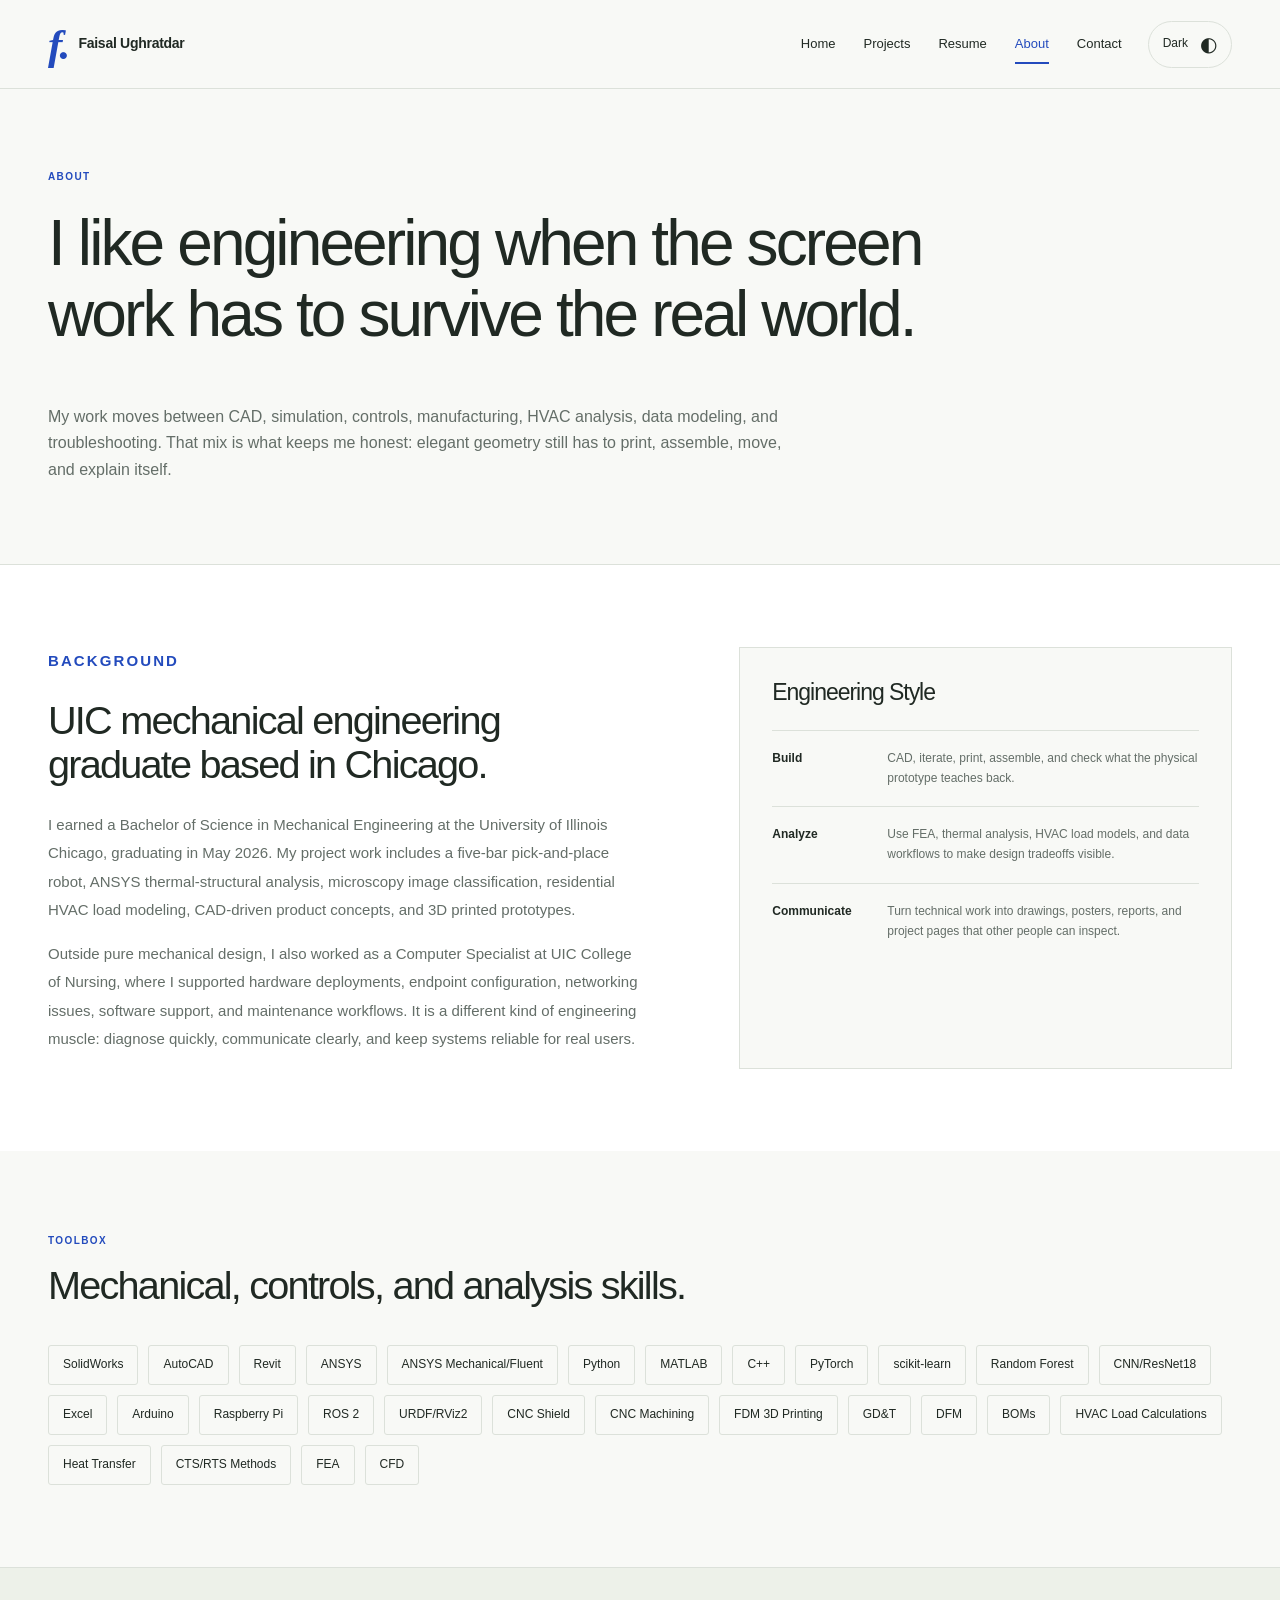
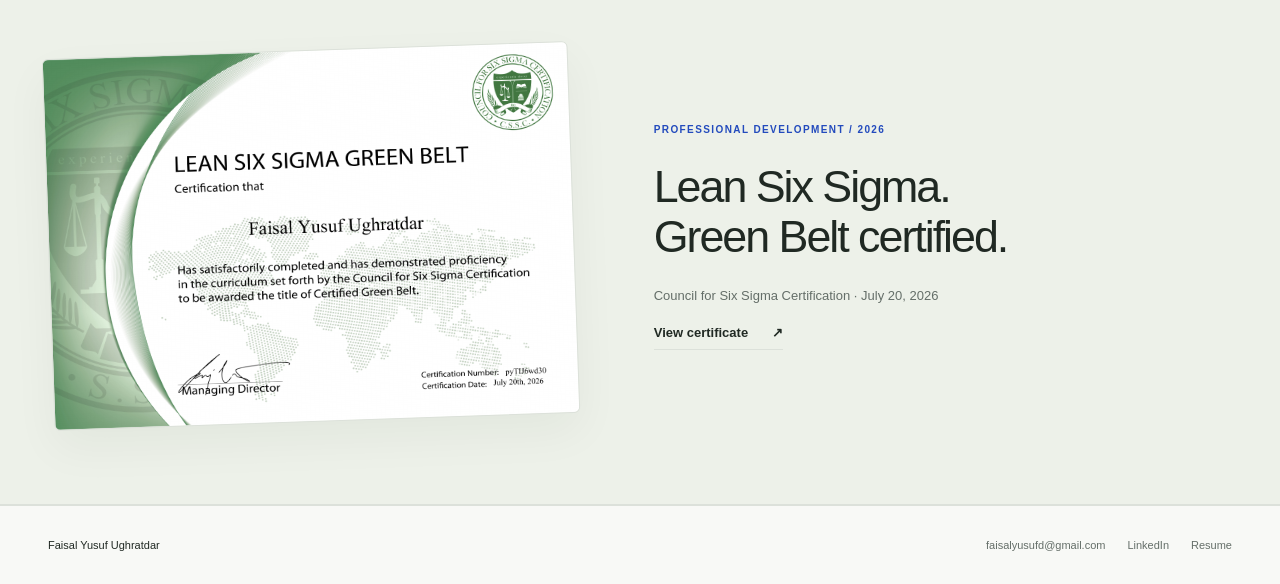
==== commit d83716c4: "Use clean homepage URL in navigation" ====
--- a/about.html
+++ b/about.html
@@ -9,19 +9,26 @@
     <meta name="color-scheme" content="light dark">
     <link rel="icon" href="assets/favicon.svg" type="image/svg+xml">
     <link rel="stylesheet" href="assets/css/styles.css">
+    <link rel="canonical" href="https://mechengrfaisal.com/about.html">
+    <meta property="og:type" content="website">
+    <meta property="og:title" content="About | Faisal Yusuf Ughratdar">
+    <meta property="og:description" content="About Faisal Yusuf Ughratdar.">
+    <meta property="og:url" content="https://mechengrfaisal.com/about.html">
+    <meta property="og:image" content="https://mechengrfaisal.com/assets/media/projects/pentagon-robot/cad-assembly.png">
+    <meta name="twitter:card" content="summary_large_image">
   </head>
   <body>
     <a class="skip-link" href="#main">Skip to content</a>
     <header class="site-header site-header--light">
       <div class="shell nav-shell">
-        <a class="brand" href="index.html" aria-label="Faisal Yusuf Ughratdar home">
+        <a class="brand" href="/" aria-label="Faisal Yusuf Ughratdar home">
           <span class="brand-mark">f<span class="brand-dot">.</span></span>
           <span>Faisal Ughratdar</span>
         </a>
         <button class="theme-toggle" type="button" data-theme-toggle aria-label="Switch to dark mode" aria-pressed="false">Dark <span aria-hidden="true">◐</span></button>
         <button class="nav-toggle" type="button" aria-expanded="false" aria-label="Open navigation" data-nav-toggle>Menu</button>
         <nav class="nav-links" aria-label="Main navigation" data-nav>
-          <a href="index.html">Home</a>
+          <a href="/">Home</a>
           <a href="projects.html">Projects</a>
           <a href="resume.html">Resume</a>
           <a href="about.html" aria-current="page">About</a>
--- a/assets/css/styles.css
+++ b/assets/css/styles.css
@@ -229,7 +229,7 @@
   margin:0 12px;
   color:var(--blue)}
 .hero-drawing {
-  align-self:stretch;
+  align-self:center;
   display:flex;
   flex-direction:column;
   text-decoration:none;
@@ -248,13 +248,12 @@
   letter-spacing:.08em;
   color:var(--muted)}
 .drawing-art {
-  flex:1;
   display:grid;
   place-items:center;
-  padding:18px 25px}
+  padding:0}
 .drawing-art img {
   width:100%;
-  max-height:420px;
+  max-height:none;
   object-fit:contain;
   mix-blend-mode:multiply}
 :root[data-theme=dark] .drawing-art img {
@@ -327,14 +326,15 @@
   flex-direction:column;
   min-width:0}
 .project-card__image {
-  background:#eef0eb;
+  background:var(--tint);
   position:relative;
   overflow:hidden;
   border:1px solid var(--line);
-  aspect-ratio:1.28}
+  border-radius:8px;
+  align-self:start;}
 .project-card img {
   width:100%;
-  height:100%;
+  height:auto;
   object-fit:contain;
   transition:transform .35s}
 .project-card:hover img {
@@ -435,8 +435,10 @@
   align-items:center}
 .certificate-image {
   display:block;
-  padding:12px;
-  background:#fff;
+  padding:0;
+  overflow:hidden;
+  border-radius:6px;
+  background:var(--tint);
   box-shadow:var(--shadow);
   border:1px solid var(--line);
   transform:rotate(-2deg);
@@ -504,10 +506,13 @@
 .project-hero>img {
   grid-column:2;
   grid-row:1;
-  width:100%;
+  width:auto;
+  height:auto;
+  justify-self:center;
+  border-radius:8px;
   max-height:440px;
   object-fit:contain;
-  background:#eef0eb;
+  background:var(--tint);
   border:1px solid var(--line)}
 .project-hero__overlay {
   display:none}
@@ -569,15 +574,23 @@
 .media-grid {
   display:grid;
   grid-template-columns:repeat(2,minmax(0,1fr));
-  gap:24px}
+  gap:24px;
+  align-items:start}
 .media-tile {
-  padding:16px;
-  background:#f1f2ee;
+  padding:0;
+  overflow:hidden;
+  border-radius:8px;
+  justify-self:center;
+  max-width:100%;
+  background:var(--tint);
   border:1px solid var(--line);
   display:grid;
   place-items:center}
 .media-tile img {
-  max-height:420px;
+  width:auto;
+  height:auto;
+  max-width:100%;
+  max-height:520px;
   object-fit:contain}
 .video-frame {
   aspect-ratio:16/9;
@@ -697,9 +710,9 @@
 .hero .eyebrow {
   font-size:9px}
 .drawing-art img {
-  max-height:330px}
+  max-height:none}
 .drawing-art {
-  padding:16px 40px}
+  padding:0}
 .drawing-header {
   font-size:8px}
 .discipline-strip .shell {
@@ -719,7 +732,7 @@
   grid-template-columns:1fr;
   gap:38px}
 .project-card__image {
-  aspect-ratio:1.5}
+  aspect-ratio:auto}
 .project-card__body>span {
   max-width:none}
 .project-card__category {
@@ -779,3 +792,71 @@
   transition:none!important;
   animation:none!important}
 }
+
+/* Small, purposeful interactions; all remain usable without animation. */
+.reading-progress {
+  position: absolute;
+  left: 0;
+  bottom: -1px;
+  width: 100%;
+  height: 2px;
+  background: var(--blue);
+  transform: scaleX(0);
+  transform-origin: left;
+  pointer-events: none;
+}
+.site-header { transition: box-shadow 220ms ease; }
+.site-header.is-scrolled { box-shadow: 0 5px 20px #00000009; }
+.project-card__image, .media-tile, .skills-cloud span, .filter-pill, .theme-toggle {
+  transition: border-color 220ms ease, background-color 220ms ease, box-shadow 220ms ease, transform 220ms ease;
+}
+.project-card:focus-visible .project-card__image { border-color: var(--blue); }
+.card-arrow, .circle-arrow, .button > span, .text-link > span {
+  transition: transform 220ms ease;
+}
+.nav-links a::before {
+  content: '';
+  position: absolute;
+  bottom: 3px;
+  left: 0;
+  width: 100%;
+  height: 2px;
+  background: var(--blue);
+  transform: scaleX(0);
+  transform-origin: left;
+  transition: transform 220ms ease;
+}
+.nav-links a:hover::before, .nav-links a:focus-visible::before { transform: scaleX(1); }
+.button:active, .filter-pill:active, .theme-toggle:active { transform: scale(.97); }
+.theme-toggle:hover { border-color: var(--blue); }
+@media (hover: hover) and (pointer: fine) {
+  .hero-drawing {
+    transform: perspective(1100px) rotateX(var(--tilt-x, 0deg)) rotateY(var(--tilt-y, 0deg));
+    transition: transform 260ms ease-out, box-shadow 260ms ease;
+  }
+  .hero-drawing:hover { box-shadow: var(--shadow); }
+  .hero-drawing:hover .circle-arrow, .project-card:hover .card-arrow,
+  .button:hover > span, .text-link:hover > span { transform: translate(2px, -2px); }
+  .project-card:hover .project-card__image { border-color: var(--blue); box-shadow: var(--shadow); }
+  .media-tile:hover { transform: translateY(-3px); border-color: var(--blue); }
+  .skills-cloud span:hover { transform: translateY(-3px); background: var(--tint); border-color: var(--blue); }
+}
+@media (prefers-reduced-motion: no-preference) {
+  .nav-links.is-open { animation: menu-enter 180ms ease-out; }
+  .lightbox[open] { animation: dialog-enter 200ms ease-out; }
+  @keyframes menu-enter { from { opacity: 0; transform: translateY(-6px); } to { opacity: 1; transform: translateY(0); } }
+  @keyframes dialog-enter { from { opacity: 0; transform: scale(.98); } to { opacity: 1; transform: scale(1); } }
+}
+@media (prefers-reduced-motion: reduce) {
+  .hero-drawing, .media-tile:hover, .skills-cloud span:hover,
+  .project-card:hover img, .button:hover, .button:active,
+  .filter-pill:active, .theme-toggle:active { transform: none !important; }
+}
+@media (prefers-reduced-motion: reduce) {
+  .card-arrow, .circle-arrow, .button > span, .text-link > span { transform: none !important; }
+}
+
+/* Let the frame follow the image instead of imposing a padded canvas. */
+.project-card__image { width:100%; }
+.hero-drawing { border-radius:8px; overflow:hidden; }
+.certificate-image img { width:100%; height:auto; }
